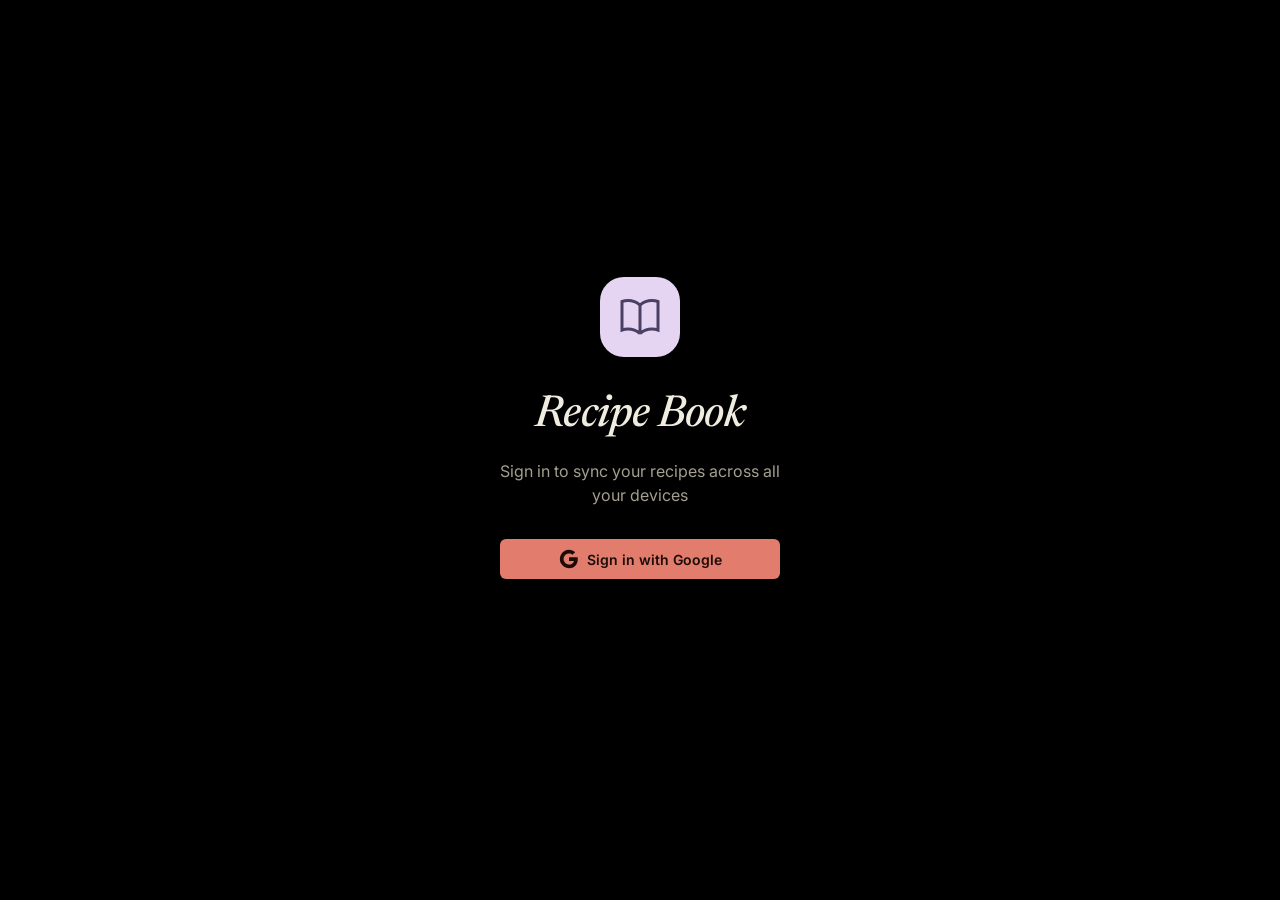
==== index.html @ 206e10cb "Daily rotation for Tonight's pick Uses today's YYYYMMDD date as a seed to index into the full recipe" ====
<!DOCTYPE html>
<html lang="en">
<head>
    <meta charset="UTF-8">
    <meta name="viewport" content="width=device-width, initial-scale=1.0">
    <meta http-equiv="Cache-Control" content="no-cache, no-store, must-revalidate">
    <meta http-equiv="Pragma" content="no-cache">
    <meta http-equiv="Expires" content="0">
    <title>Recipe Book</title>

    <!-- Icons & PWA -->
    <link rel="icon" type="image/x-icon" href="icons/favicon.ico">
    <link rel="icon" type="image/png" sizes="16x16" href="icons/favicon-16.png">
    <link rel="icon" type="image/png" sizes="32x32" href="icons/favicon-32.png">
    <link rel="apple-touch-icon" sizes="180x180" href="icons/apple-touch-icon.png">
    <link rel="manifest" href="manifest.json">
    <meta name="theme-color" content="#0d0d0d">
    <meta name="apple-mobile-web-app-capable" content="yes">
    <meta name="apple-mobile-web-app-status-bar-style" content="black-translucent">
    <meta name="apple-mobile-web-app-title" content="Recipe Book">

    <script>
        // Force reload when a new version is deployed, even if HTML is cached
        (function() {
            var VERSION = '20260531a';
            if (localStorage.getItem('rbVersion') !== VERSION) {
                localStorage.setItem('rbVersion', VERSION);
                if (!location.search.includes(VERSION)) {
                    location.replace(location.pathname + '?bust=' + VERSION);
                }
            }
        })();
    </script>
    <link rel="stylesheet" href="style.css?v=20260531a">
    <link rel="preconnect" href="https://fonts.googleapis.com">
    <link rel="preconnect" href="https://fonts.gstatic.com" crossorigin>
    <link href="https://fonts.googleapis.com/css2?family=Inter:wght@400;500;600;700;800&family=Newsreader:ital,opsz,wght@0,6..72,400;0,6..72,500;0,6..72,600;1,6..72,400;1,6..72,500&display=swap" rel="stylesheet">
</head>
<body>
    <!-- Login Screen -->
    <div class="login-screen" id="loginScreen">
        <div class="login-container">
            <div class="login-logo">
                <svg width="48" height="48" viewBox="0 0 24 24" fill="none" stroke="currentColor" stroke-width="1.5">
                    <path d="M12 6.042A8.967 8.967 0 006 3.75c-1.052 0-2.062.18-3 .512v14.25A8.987 8.987 0 016 18c2.305 0 4.408.867 6 2.292m0-14.25a8.966 8.966 0 016-2.292c1.052 0 2.062.18 3 .512v14.25A8.987 8.987 0 0018 18a8.967 8.967 0 00-6 2.292m0-14.25v14.25"></path>
                </svg>
            </div>
            <h1 class="login-title">Recipe Book</h1>
            <p class="login-subtitle">Sign in to sync your recipes across all your devices</p>
            <button class="btn btn-primary btn-login" id="loginGoogleBtn">
                <svg width="20" height="20" viewBox="0 0 24 24">
                    <path fill="currentColor" d="M22.56 12.25c0-.78-.07-1.53-.2-2.25H12v4.26h5.92c-.26 1.37-1.04 2.53-2.21 3.31v2.77h3.57c2.08-1.92 3.28-4.74 3.28-8.09z"/>
                    <path fill="currentColor" d="M12 23c2.97 0 5.46-.98 7.28-2.66l-3.57-2.77c-.98.66-2.23 1.06-3.71 1.06-2.86 0-5.29-1.93-6.16-4.53H2.18v2.84C3.99 20.53 7.7 23 12 23z"/>
                    <path fill="currentColor" d="M5.84 14.09c-.22-.66-.35-1.36-.35-2.09s.13-1.43.35-2.09V7.07H2.18C1.43 8.55 1 10.22 1 12s.43 3.45 1.18 4.93l2.85-2.22.81-.62z"/>
                    <path fill="currentColor" d="M12 5.38c1.62 0 3.06.56 4.21 1.64l3.15-3.15C17.45 2.09 14.97 1 12 1 7.7 1 3.99 3.47 2.18 7.07l3.66 2.84c.87-2.6 3.3-4.53 6.16-4.53z"/>
                </svg>
                Sign in with Google
            </button>
            <p class="login-hint" id="loginHint"></p>
        </div>
    </div>

    <div class="app" id="app" style="display: none;">
        <!-- Editorial side menu drawer (primary nav) -->
        <div class="rb-drawer-root" id="rbDrawerRoot">
            <div class="rb-drawer-scrim" id="rbDrawerScrim"></div>
            <aside class="rb-drawer" id="rbDrawer">
                <div class="rb-drawer-top">
                    <div class="rb-drawer-brand">
                        <span class="rb-wordmark">Recipe Book</span>
                        <span class="rb-word-dot"></span>
                    </div>
                    <button class="rb-drawer-close rb-press" id="rbDrawerClose" aria-label="Close">
                        <svg viewBox="0 0 24 24" fill="none" stroke="currentColor" stroke-width="2"
                             stroke-linecap="round" stroke-linejoin="round" width="20" height="20">
                            <path d="M18 6L6 18M6 6l12 12"></path>
                        </svg>
                    </button>
                </div>

                <div class="rb-drawer-scroll">
                    <div class="rb-menu-group">
                        <button class="rb-menu-row rb-press accent" id="rbDrawerAdd">
                            <span class="rb-menu-ic">
                                <svg viewBox="0 0 24 24" fill="none" stroke="currentColor" stroke-width="1.8"
                                     stroke-linecap="round" stroke-linejoin="round" width="19" height="19">
                                    <path d="M12 5v14M5 12h14"></path>
                                </svg>
                            </span>
                            <span class="rb-menu-label">Add a recipe
                                <span class="rb-menu-sub">Scan, link, paste or type</span>
                            </span>
                            <svg viewBox="0 0 24 24" fill="none" stroke="currentColor" stroke-width="2"
                                 stroke-linecap="round" stroke-linejoin="round" width="16" height="16" style="opacity:.5">
                                <path d="M9 5l7 7-7 7"></path>
                            </svg>
                        </button>
                        <button class="rb-menu-row rb-press" id="rbDrawerAll">
                            <span class="rb-menu-ic">
                                <svg viewBox="0 0 24 24" fill="none" stroke="currentColor" stroke-width="1.8"
                                     stroke-linecap="round" stroke-linejoin="round" width="19" height="19">
                                    <path d="M4 5a2 2 0 0 1 2-2h13v16H6a2 2 0 0 0-2 2zM6 19h13"></path>
                                </svg>
                            </span>
                            <span class="rb-menu-label">All recipes</span>
                            <span class="rb-menu-count" id="rbDrawerAllCount">0</span>
                        </button>
                        <button class="rb-menu-row rb-press" id="rbDrawerFavs">
                            <span class="rb-menu-ic">
                                <svg viewBox="0 0 24 24" fill="none" stroke="currentColor" stroke-width="1.8"
                                     stroke-linecap="round" stroke-linejoin="round" width="19" height="19">
                                    <path d="M12 3.5l2.6 5.3 5.8.8-4.2 4.1 1 5.8-5.2-2.7-5.2 2.7 1-5.8L3.6 9.6l5.8-.8z"></path>
                                </svg>
                            </span>
                            <span class="rb-menu-label">Favorites</span>
                            <span class="rb-menu-count" id="rbDrawerFavCount">0</span>
                        </button>
                    </div>

                    <div class="rb-menu-head rb-menu-head-row">
                        <span>COLLECTIONS</span>
                        <button class="rb-menu-add rb-press" id="rbDrawerAddFolder" type="button" aria-label="New collection">
                            <svg viewBox="0 0 24 24" fill="none" stroke="currentColor" stroke-width="2"
                                 stroke-linecap="round" stroke-linejoin="round" width="14" height="14">
                                <path d="M12 5v14M5 12h14"></path>
                            </svg>
                            New
                        </button>
                    </div>
                    <div class="rb-menu-group" id="rbDrawerFolders"></div>

                    <div class="rb-menu-head">APP</div>
                    <div class="rb-menu-group">
                        <button class="rb-menu-row rb-press" id="rbDrawerSettings">
                            <span class="rb-menu-ic">
                                <svg viewBox="0 0 24 24" fill="none" stroke="currentColor" stroke-width="1.8"
                                     stroke-linecap="round" stroke-linejoin="round" width="19" height="19">
                                    <circle cx="12" cy="12" r="3"></circle>
                                    <path d="M19.4 15a1.65 1.65 0 0 0 .33 1.82l.06.06a2 2 0 1 1-2.83 2.83l-.06-.06a1.65 1.65 0 0 0-1.82-.33 1.65 1.65 0 0 0-1 1.51V21a2 2 0 0 1-4 0v-.09A1.65 1.65 0 0 0 9 19.4a1.65 1.65 0 0 0-1.82.33l-.06.06a2 2 0 1 1-2.83-2.83l.06-.06A1.65 1.65 0 0 0 4.6 15a1.65 1.65 0 0 0-1.51-1H3a2 2 0 0 1 0-4h.09A1.65 1.65 0 0 0 4.6 9a1.65 1.65 0 0 0-.33-1.82l-.06-.06a2 2 0 1 1 2.83-2.83l.06.06A1.65 1.65 0 0 0 9 4.6a1.65 1.65 0 0 0 1-1.51V3a2 2 0 0 1 4 0v.09A1.65 1.65 0 0 0 15 4.6a1.65 1.65 0 0 0 1.82-.33l.06-.06a2 2 0 1 1 2.83 2.83l-.06.06A1.65 1.65 0 0 0 19.4 9c.36 0 .77.1 1.06.4"></path>
                                </svg>
                            </span>
                            <span class="rb-menu-label">Settings
                                <span class="rb-menu-sub">API key · Nook connection</span>
                            </span>
                        </button>
                        <button class="rb-menu-row rb-press" id="rbDrawerBackup">
                            <span class="rb-menu-ic">
                                <svg viewBox="0 0 24 24" fill="none" stroke="currentColor" stroke-width="1.8"
                                     stroke-linecap="round" stroke-linejoin="round" width="19" height="19">
                                    <path d="M21 15v4a2 2 0 0 1-2 2H5a2 2 0 0 1-2-2v-4M7 10l5 5 5-5M12 15V3"></path>
                                </svg>
                            </span>
                            <span class="rb-menu-label">Backup
                                <span class="rb-menu-sub">Export or import recipes</span>
                            </span>
                        </button>
                        <button class="rb-menu-row rb-press" id="rbDrawerTheme">
                            <span class="rb-menu-ic">
                                <svg viewBox="0 0 24 24" fill="none" stroke="currentColor" stroke-width="1.8"
                                     stroke-linecap="round" stroke-linejoin="round" width="19" height="19">
                                    <circle cx="12" cy="12" r="4"></circle>
                                    <path d="M12 2v2M12 20v2M4 12H2M22 12h-2M5.6 5.6 4.2 4.2M19.8 19.8l-1.4-1.4M18.4 5.6l1.4-1.4M4.2 19.8l1.4-1.4"></path>
                                </svg>
                            </span>
                            <span class="rb-menu-label">Theme</span>
                            <span class="rb-menu-count" id="rbDrawerThemeName" style="text-transform:capitalize">editorial</span>
                        </button>
                    </div>

                    <div style="height:16px"></div>
                </div>

                <div class="rb-drawer-foot">
                    <span class="rb-sync-dot"></span>
                    <span id="rbDrawerSyncLabel">Synced · just now</span>
                </div>
            </aside>
        </div>

        <!-- Sidebar (desktop only) -->
        <aside class="sidebar" id="sidebar">
            <!-- Profile section -->
            <div class="profile-section" id="profileSection">
                <button class="profile-btn" id="profileBtn">
                    <div class="profile-avatar" id="profileAvatar">
                        <svg viewBox="0 0 24 24" fill="none" stroke="currentColor" stroke-width="2">
                            <path d="M20 21v-2a4 4 0 0 0-4-4H8a4 4 0 0 0-4 4v2"></path>
                            <circle cx="12" cy="7" r="4"></circle>
                        </svg>
                    </div>
                    <span class="profile-name" id="profileName">Sign In</span>
                    <svg class="profile-chevron" viewBox="0 0 24 24" fill="none" stroke="currentColor" stroke-width="2">
                        <polyline points="6 9 12 15 18 9"></polyline>
                    </svg>
                </button>
            </div>

            <div class="sidebar-header">
                <h1>Recipe Book</h1>
                <button class="btn-icon" id="toggleTheme" title="Toggle theme">
                    <svg class="icon-sun" viewBox="0 0 24 24" fill="none" stroke="currentColor" stroke-width="2">
                        <circle cx="12" cy="12" r="5"></circle>
                        <path d="M12 1v2M12 21v2M4.22 4.22l1.42 1.42M18.36 18.36l1.42 1.42M1 12h2M21 12h2M4.22 19.78l1.42-1.42M18.36 5.64l1.42-1.42"></path>
                    </svg>
                    <svg class="icon-moon" viewBox="0 0 24 24" fill="none" stroke="currentColor" stroke-width="2">
                        <path d="M21 12.79A9 9 0 1 1 11.21 3 7 7 0 0 0 21 12.79z"></path>
                    </svg>
                </button>
            </div>

            <!-- Scrollable sidebar content -->
            <div class="sidebar-scrollable" id="sidebarScrollable">
                <div class="sidebar-actions">
                    <button class="btn btn-primary" id="addRecipeBtn">
                        <svg viewBox="0 0 24 24" fill="none" stroke="currentColor" stroke-width="2">
                            <path d="M12 5v14M5 12h14"></path>
                        </svg>
                        Add Recipe
                    </button>
                </div>

                <div class="search-box">
                    <svg viewBox="0 0 24 24" fill="none" stroke="currentColor" stroke-width="2">
                        <circle cx="11" cy="11" r="8"></circle>
                        <path d="M21 21l-4.35-4.35"></path>
                    </svg>
                    <input type="text" id="searchInput" placeholder="Search recipes...">
                </div>

                <!-- Folders section -->
                <div class="folders-section" id="foldersSection">
                    <div class="folders-header">
                        <span>Folders</span>
                        <button class="btn-icon btn-small" id="addFolderBtn" title="Add folder">
                            <svg viewBox="0 0 24 24" fill="none" stroke="currentColor" stroke-width="2">
                                <path d="M12 5v14M5 12h14"></path>
                            </svg>
                        </button>
                    </div>
                    <div class="folders-list" id="foldersList">
                        <button class="folder-item active" data-folder="all">
                            <svg viewBox="0 0 24 24" fill="none" stroke="currentColor" stroke-width="2">
                                <path d="M3 9l9-7 9 7v11a2 2 0 0 1-2 2H5a2 2 0 0 1-2-2z"></path>
                                <polyline points="9 22 9 12 15 12 15 22"></polyline>
                            </svg>
                            All Recipes
                        </button>
                    </div>
                </div>

                <nav class="recipe-list" id="recipeList">
                    <!-- Recipe items will be inserted here -->
                </nav>
            </div>

            <div class="sync-status" id="syncStatus">
                <span class="sync-status-dot"></span>
                <span class="sync-status-text">Connecting...</span>
            </div>

            <div class="sidebar-footer">
                <div class="footer-buttons">
                    <button class="btn btn-secondary" id="syncBtn" title="Export/Import">
                        <svg viewBox="0 0 24 24" fill="none" stroke="currentColor" stroke-width="2">
                            <path d="M21 15v4a2 2 0 0 1-2 2H5a2 2 0 0 1-2-2v-4"></path>
                            <polyline points="7 10 12 15 17 10"></polyline>
                            <line x1="12" y1="15" x2="12" y2="3"></line>
                        </svg>
                        Backup
                    </button>
                    <button class="btn-icon" id="settingsBtn" title="Settings">
                        <svg viewBox="0 0 24 24" fill="none" stroke="currentColor" stroke-width="2">
                            <path d="M12 15a3 3 0 1 0 0-6 3 3 0 0 0 0 6Z"></path>
                            <path d="M19.4 15a1.65 1.65 0 0 0 .33 1.82l.06.06a2 2 0 0 1 0 2.83 2 2 0 0 1-2.83 0l-.06-.06a1.65 1.65 0 0 0-1.82-.33 1.65 1.65 0 0 0-1 1.51V21a2 2 0 0 1-2 2 2 2 0 0 1-2-2v-.09A1.65 1.65 0 0 0 9 19.4a1.65 1.65 0 0 0-1.82.33l-.06.06a2 2 0 0 1-2.83 0 2 2 0 0 1 0-2.83l.06-.06a1.65 1.65 0 0 0 .33-1.82 1.65 1.65 0 0 0-1.51-1H3a2 2 0 0 1-2-2 2 2 0 0 1 2-2h.09A1.65 1.65 0 0 0 4.6 9a1.65 1.65 0 0 0-.33-1.82l-.06-.06a2 2 0 0 1 0-2.83 2 2 0 0 1 2.83 0l.06.06a1.65 1.65 0 0 0 1.82.33H9a1.65 1.65 0 0 0 1-1.51V3a2 2 0 0 1 2-2 2 2 0 0 1 2 2v.09a1.65 1.65 0 0 0 1 1.51 1.65 1.65 0 0 0 1.82-.33l.06-.06a2 2 0 0 1 2.83 0 2 2 0 0 1 0 2.83l-.06.06a1.65 1.65 0 0 0-.33 1.82V9a1.65 1.65 0 0 0 1.51 1H21a2 2 0 0 1 2 2 2 2 0 0 1-2 2h-.09a1.65 1.65 0 0 0-1.51 1Z"></path>
                        </svg>
                    </button>
                </div>
            </div>
        </aside>

        <!-- Mobile header -->
        <header class="mobile-header" id="mobileHeader">
            <button class="btn-icon" id="menuBtn">
                <svg viewBox="0 0 24 24" fill="none" stroke="currentColor" stroke-width="2">
                    <path d="M3 12h18M3 6h18M3 18h18"></path>
                </svg>
            </button>
            <h1>Recipe Book</h1>
            <button class="btn-icon" id="mobileAddBtn">
                <svg viewBox="0 0 24 24" fill="none" stroke="currentColor" stroke-width="2">
                    <path d="M12 5v14M5 12h14"></path>
                </svg>
            </button>
        </header>

        <!-- Sticky recipe header (mobile) -->
        <header class="recipe-sticky-header" id="recipeStickyHeader">
            <button class="recipe-sticky-back" id="recipeStickyBack">
                <svg viewBox="0 0 24 24" fill="none" stroke="currentColor" stroke-width="2" width="20" height="20">
                    <path d="M19 12H5M12 19l-7-7 7-7"></path>
                </svg>
            </button>
            <span class="recipe-sticky-title" id="recipeStickyTitle"></span>
        </header>

        <!-- Main content -->
        <main class="main-content" id="mainContent">
            <!-- Recipe Grid (home view) -->
            <div class="recipe-home" id="recipeHome">

                <!-- Editorial top bar (sticky on phones; burger swaps to back arrow in a folder) -->
                <div class="rb-topbar rb-anim" id="rbTopbar" style="--d: 0ms">
                    <button class="rb-burger rb-press" id="homeMenuBtn" aria-label="Menu" data-nav="menu">
                        <svg class="rb-topbar-icon-menu" width="22" height="22" viewBox="0 0 24 24" fill="none" stroke="currentColor" stroke-width="1.8" stroke-linecap="round" stroke-linejoin="round">
                            <path d="M3 6h18M3 12h18M3 18h18"></path>
                        </svg>
                        <svg class="rb-topbar-icon-back" width="22" height="22" viewBox="0 0 24 24" fill="none" stroke="currentColor" stroke-width="2" stroke-linecap="round" stroke-linejoin="round">
                            <path d="M19 12H5M12 19l-7-7 7-7"></path>
                        </svg>
                    </button>
                    <span class="rb-topbar-wordmark" id="rbTopbarWordmark">
                        <span class="rb-wordmark">Recipe Book</span>
                        <span class="rb-word-dot"></span>
                    </span>
                    <span class="rb-spacer"></span>
                    <button class="rb-avatar rb-press" id="homeAvatarBtn" title="Profile">N</button>
                </div>

                <!-- Big masthead -->
                <header class="rb-head rb-anim" style="--d: 60ms">
                    <h1 class="rb-app-title">Recipe Book<span class="rb-title-dot">.</span></h1>
                </header>
                <div class="rb-touched rb-anim" style="--d: 100ms">
                    <span id="homeTitle">Your kitchen</span>
                    <span id="homeRecipeCount">0 recipes</span>
                </div>

                <!-- Search pill (kept the input id so app.js still wires) -->
                <div class="home-header" style="padding: 0 20px 22px; margin: 0;">
                    <div class="home-search rb-anim" style="--d: 140ms">
                        <svg viewBox="0 0 24 24" fill="none" stroke="currentColor" stroke-width="2">
                            <circle cx="11" cy="11" r="8"></circle>
                            <path d="M21 21l-4.35-4.35"></path>
                        </svg>
                        <input type="text" id="homeSearchInput" placeholder="Search recipes…">
                    </div>
                </div>

                <!-- + NEW recipe band -->
                <button class="rb-new-band rb-press rb-anim" style="--d: 180ms" id="rbNewRecipeBtn">
                    <span class="rb-new-label">+ NEW</span>
                    <span class="rb-new-title">Add a recipe<span class="rb-title-dot">.</span></span>
                    <span class="rb-new-sub">Scan · paste a link · type it in</span>
                </button>

                <!-- Editorial home sections — populated by renderHomeView() in app.js -->
                <section class="rb-sec rb-anim" style="--d: 210ms" id="rbHeroSec" hidden></section>
                <section class="rb-sec rb-anim" style="--d: 270ms" id="rbFavSec" hidden></section>
                <section class="rb-sec rb-anim" style="--d: 330ms" id="rbFoldersSec" hidden></section>
                <section class="rb-sec rb-anim" style="--d: 390ms" id="rbRecentSec" hidden></section>
                <div class="rb-foot" id="rbHomeFoot" hidden></div>

                <!-- Legacy grid kept hidden so any lingering references don't crash -->
                <div class="recipe-grid" id="recipeGrid" hidden></div>
            </div>

            <div class="empty-state" id="emptyState" style="display: none;">
                <svg viewBox="0 0 24 24" fill="none" stroke="currentColor" stroke-width="1.5">
                    <path d="M12 6.042A8.967 8.967 0 006 3.75c-1.052 0-2.062.18-3 .512v14.25A8.987 8.987 0 016 18c2.305 0 4.408.867 6 2.292m0-14.25a8.966 8.966 0 016-2.292c1.052 0 2.062.18 3 .512v14.25A8.987 8.987 0 0018 18a8.967 8.967 0 00-6 2.292m0-14.25v14.25"></path>
                </svg>
                <h2>No recipes yet</h2>
                <p>Add your first recipe to get started</p>
                <button class="btn btn-primary" id="emptyAddBtn">Add Recipe</button>
            </div>

            <article class="rb-detail" id="recipeDetail" style="display: none;">
                <div class="rb-detail-scroll" id="rbDetailScroll">
                <!-- Sticky topbar inside the detail scroll container -->
                <div class="rb-topbar rb-topbar-detail" id="rbTopbarDetail">
                    <button class="rb-burger rb-press" id="detailBackBtn" data-nav="back" aria-label="Back">
                        <svg class="rb-topbar-icon-back" width="22" height="22" viewBox="0 0 24 24" fill="none" stroke="currentColor" stroke-width="2" stroke-linecap="round" stroke-linejoin="round">
                            <path d="M19 12H5M12 19l-7-7 7-7"></path>
                        </svg>
                    </button>
                    <span class="rb-topbar-wordmark" id="rbTopbarDetailWordmark">
                        <span class="rb-wordmark" id="rbTopbarDetailLabel">Recipe Book</span>
                        <span class="rb-word-dot"></span>
                    </span>
                    <span class="rb-spacer"></span>
                    <button class="rb-avatar rb-press" id="detailAvatarBtn" title="Profile">N</button>
                </div>
                    <!-- Hero header — generated tile or photo + floating back -->
                    <div class="rb-d-hero" id="recipeImageWrap">
                        <img id="recipeImage" class="rb-d-hero-bg rb-d-hero-img" src="" alt=""
                             onerror="this.style.display='none'">
                        <div class="rb-d-hero-tile" id="recipeHeroTile"></div>
                        <button class="rb-back rb-press" id="backToGridBtn" aria-label="Back">
                            <svg viewBox="0 0 24 24" fill="none" stroke="currentColor" stroke-width="2.2"
                                 stroke-linecap="round" stroke-linejoin="round" width="20" height="20">
                                <path d="M19 12H5M12 19l-7-7 7-7"></path>
                            </svg>
                        </button>
                        <div class="rb-d-hero-text">
                            <span class="rb-d-folder" id="recipeFolderKicker" hidden></span>
                            <h1 class="rb-d-title" id="recipeTitle"></h1>
                            <a href="#" id="recipeSource" class="rb-d-source" target="_blank" rel="noopener"></a>
                        </div>
                    </div>

                    <!-- Action toolbar -->
                    <div class="rb-actions">
                        <div class="rb-folder-wrap" id="folderPickerWrap">
                            <button class="rb-act-btn rb-press" id="folderPickerBtn" title="Move to collection" aria-label="Move to collection">
                                <svg viewBox="0 0 24 24" fill="none" stroke="currentColor" stroke-width="2"
                                     stroke-linecap="round" stroke-linejoin="round" width="19" height="19">
                                    <path d="M22 19a2 2 0 0 1-2 2H4a2 2 0 0 1-2-2V5a2 2 0 0 1 2-2h5l2 3h9a2 2 0 0 1 2 2z"></path>
                                </svg>
                            </button>
                            <div class="rb-folder-menu" id="folderPickerDropdown" hidden></div>
                        </div>
                        <button class="rb-act-btn rb-press" id="favoriteBtn" title="Favorite" aria-label="Favorite">
                            <svg viewBox="0 0 24 24" fill="none" stroke="currentColor" stroke-width="2"
                                 stroke-linecap="round" stroke-linejoin="round" width="19" height="19">
                                <path d="M12 3.5l2.6 5.3 5.8.8-4.2 4.1 1 5.8-5.2-2.7-5.2 2.7 1-5.8L3.6 9.6l5.8-.8z"></path>
                            </svg>
                        </button>
                        <button class="rb-act-btn rb-press" id="rescanRecipeBtn" title="Re-scan with AI" aria-label="Re-scan with AI">
                            <svg viewBox="0 0 24 24" fill="none" stroke="currentColor" stroke-width="2"
                                 stroke-linecap="round" stroke-linejoin="round" width="19" height="19">
                                <path d="M1 4v6h6M3.5 15a9 9 0 1 0 .5-3.8L1 10"></path>
                            </svg>
                        </button>
                        <button class="rb-act-btn rb-press" id="shareRecipeBtn" title="Share as PDF" aria-label="Share as PDF">
                            <svg viewBox="0 0 24 24" fill="none" stroke="currentColor" stroke-width="2"
                                 stroke-linecap="round" stroke-linejoin="round" width="19" height="19">
                                <path d="M4 12v8a2 2 0 0 0 2 2h12a2 2 0 0 0 2-2v-8M16 6l-4-4-4 4M12 2v13"></path>
                            </svg>
                        </button>
                        <button class="rb-act-btn rb-press" id="editRecipeBtn" title="Edit recipe" aria-label="Edit recipe">
                            <svg viewBox="0 0 24 24" fill="none" stroke="currentColor" stroke-width="2"
                                 stroke-linecap="round" stroke-linejoin="round" width="19" height="19">
                                <path d="M11 4H4a2 2 0 0 0-2 2v14a2 2 0 0 0 2 2h14a2 2 0 0 0 2-2v-7M18.5 2.5a2.12 2.12 0 0 1 3 3L12 15l-4 1 1-4z"></path>
                            </svg>
                        </button>
                        <button class="rb-act-btn rb-press" id="deleteRecipeBtn" title="Delete recipe" aria-label="Delete recipe">
                            <svg viewBox="0 0 24 24" fill="none" stroke="currentColor" stroke-width="2"
                                 stroke-linecap="round" stroke-linejoin="round" width="19" height="19">
                                <path d="M3 6h18M19 6v14a2 2 0 0 1-2 2H7a2 2 0 0 1-2-2V6m3 0V4a2 2 0 0 1 2-2h4a2 2 0 0 1 2 2v2"></path>
                            </svg>
                        </button>
                    </div>

                    <!-- Meta chips -->
                    <div class="rb-d-chips" id="recipeMeta">
                        <span class="rb-chip" id="servingsDisplay" hidden>
                            <svg viewBox="0 0 24 24" fill="none" stroke="currentColor" stroke-width="2"
                                 stroke-linecap="round" stroke-linejoin="round" width="15" height="15">
                                <path d="M16 20v-1.5a3.5 3.5 0 0 0-3.5-3.5h-5A3.5 3.5 0 0 0 4 18.5V20M10 4.8a3.2 3.2 0 1 0 0 6.4 3.2 3.2 0 0 0 0-6.4M19.5 20v-1.5a3.5 3.5 0 0 0-2.6-3.4"></path>
                            </svg>
                            <span id="servingsText"></span>
                        </span>
                        <span class="rb-chip" id="ingCountChip" hidden>
                            <svg viewBox="0 0 24 24" fill="none" stroke="currentColor" stroke-width="2"
                                 stroke-linecap="round" stroke-linejoin="round" width="15" height="15">
                                <path d="M4 5a2 2 0 0 1 2-2h13v16H6a2 2 0 0 0-2 2zM6 19h13"></path>
                            </svg>
                            <span id="ingCountText"></span>
                        </span>
                        <span class="rb-chip" id="folderChip" hidden>
                            <svg viewBox="0 0 24 24" fill="none" stroke="currentColor" stroke-width="2"
                                 stroke-linecap="round" stroke-linejoin="round" width="15" height="15">
                                <path d="M3 7a2 2 0 0 1 2-2h4l2 2.5h8a2 2 0 0 1 2 2V18a2 2 0 0 1-2 2H5a2 2 0 0 1-2-2z"></path>
                            </svg>
                            <span id="folderChipText"></span>
                        </span>
                    </div>

                    <button class="rb-cook-btn rb-press" id="cookingModeBtn" title="Keep screen on while cooking">
                        <svg viewBox="0 0 24 24" fill="none" stroke="currentColor" stroke-width="2"
                             stroke-linecap="round" stroke-linejoin="round" width="18" height="18">
                            <path d="M12 3.5a8.5 8.5 0 1 0 0 17 8.5 8.5 0 0 0 0-17zM12 7.5V12l3 2"></path>
                        </svg>
                        <span class="rb-cook-label">Start cooking mode</span>
                    </button>

                    <!-- Ingredients -->
                    <section class="rb-d-sec">
                        <div class="rb-d-sec-head">
                            <h3>Ingredients</h3>
                            <div class="rb-ing-actions">
                                <button class="rb-mini-btn rb-press" id="copyIngredientsBtn" title="Copy ingredients">
                                    <svg viewBox="0 0 24 24" fill="none" stroke="currentColor" stroke-width="2"
                                         stroke-linecap="round" stroke-linejoin="round" width="15" height="15">
                                        <path d="M9 9h13v13H9zM5 15H4a2 2 0 0 1-2-2V4a2 2 0 0 1 2-2h9a2 2 0 0 1 2 2v1"></path>
                                    </svg>
                                    <span class="copy-text" hidden>Copy</span>
                                </button>
                                <button class="rb-nook-btn rb-press" id="sendToNookBtn">
                                    <svg viewBox="0 0 24 24" fill="none" stroke="currentColor" stroke-width="2"
                                         stroke-linecap="round" stroke-linejoin="round" width="15" height="15">
                                        <path d="M1 2h3.5l2.4 12.2a1.8 1.8 0 0 0 1.8 1.5h9.3a1.8 1.8 0 0 0 1.8-1.4L22.5 7H6"></path>
                                        <circle cx="9" cy="20.6" r="1"></circle>
                                        <circle cx="19" cy="20.6" r="1"></circle>
                                    </svg>
                                    <span class="copy-text">Send to Nook</span>
                                </button>
                            </div>
                        </div>
                        <div class="rb-mult-row">
                            <div class="rb-mult">
                                <button class="rb-mult-btn multiplier-btn" data-mult="0.5">½×</button>
                                <button class="rb-mult-btn multiplier-btn active" data-mult="1">1×</button>
                                <button class="rb-mult-btn multiplier-btn" data-mult="2">2×</button>
                                <button class="rb-mult-btn multiplier-btn" data-mult="3">3×</button>
                            </div>
                            <button class="rb-reset" id="resetChecklistBtn" hidden>
                                <svg viewBox="0 0 24 24" fill="none" stroke="currentColor" stroke-width="2"
                                     stroke-linecap="round" stroke-linejoin="round" width="13" height="13">
                                    <path d="M1 4v6h6M3.5 15a9 9 0 1 0 .5-3.8L1 10"></path>
                                </svg>
                                Reset
                            </button>
                        </div>
                        <ul class="rb-ings" id="ingredientsList"></ul>
                    </section>

                    <!-- Method -->
                    <section class="rb-d-sec">
                        <div class="rb-d-sec-head"><h3>Method</h3></div>
                        <ol class="rb-steps" id="instructionsList"></ol>
                    </section>

                    <!-- Notes -->
                    <section class="rb-d-sec" id="notesSection" hidden>
                        <div class="rb-d-sec-head"><h3>Notes</h3></div>
                        <p class="rb-notes" id="recipeNotes"></p>
                    </section>

                    <div class="rb-foot rb-detail-foot">Swipe from the left edge to go back</div>
                </div>
            </article>
        </main>
    </div>

    <!-- Add Recipe Modal -->
    <div class="modal rb-modal" id="addModal">
        <div class="modal-backdrop" id="modalBackdrop"></div>
        <div class="modal-content">
            <div class="modal-header rb-modal-head">
                <div class="rb-modal-titles">
                    <div class="rb-screen-kicker">NEW RECIPE</div>
                    <h2 class="rb-screen-title" id="modalTitle">Add a recipe<span class="rb-title-dot">.</span></h2>
                </div>
                <button class="btn-icon" id="closeModalBtn">
                    <svg viewBox="0 0 24 24" fill="none" stroke="currentColor" stroke-width="2">
                        <path d="M18 6L6 18M6 6l12 12"></path>
                    </svg>
                </button>
            </div>

            <div class="modal-body">
                <!-- Input type tabs -->
                <div class="input-tabs">
                    <button class="tab" data-tab="camera">Camera</button>
                    <button class="tab active" data-tab="url">From URL</button>
                    <button class="tab" data-tab="paste">Paste</button>
                    <button class="tab" data-tab="text">Manual</button>
                    <button class="tab" data-tab="pdf">PDF Import</button>
                </div>

                <!-- Camera Input -->
                <div class="tab-content" id="cameraTab">
                    <div class="camera-container">
                        <div class="camera-preview" id="cameraPreview">
                            <div class="camera-placeholder" id="cameraPlaceholder">
                                <svg viewBox="0 0 24 24" fill="none" stroke="currentColor" stroke-width="1.5">
                                    <path d="M23 19a2 2 0 0 1-2 2H3a2 2 0 0 1-2-2V8a2 2 0 0 1 2-2h4l2-3h6l2 3h4a2 2 0 0 1 2 2z"></path>
                                    <circle cx="12" cy="13" r="4"></circle>
                                </svg>
                                <p>Take photos of your recipe</p>
                            </div>
                            <div class="captured-images" id="capturedImages"></div>
                        </div>
                        <div class="camera-controls">
                            <input type="file" id="cameraInput" accept="image/*" capture="environment" multiple style="display: none;">
                            <button class="btn btn-secondary btn-full" id="takePhotoBtn">
                                <svg viewBox="0 0 24 24" fill="none" stroke="currentColor" stroke-width="2" width="20" height="20">
                                    <path d="M23 19a2 2 0 0 1-2 2H3a2 2 0 0 1-2-2V8a2 2 0 0 1 2-2h4l2-3h6l2 3h4a2 2 0 0 1 2 2z"></path>
                                    <circle cx="12" cy="13" r="4"></circle>
                                </svg>
                                Take Photo
                            </button>
                            <button class="btn btn-secondary btn-full" id="addMorePhotosBtn" style="display: none;">
                                <svg viewBox="0 0 24 24" fill="none" stroke="currentColor" stroke-width="2" width="20" height="20">
                                    <path d="M12 5v14M5 12h14"></path>
                                </svg>
                                Add Another Page
                            </button>
                            <button class="btn btn-primary btn-full" id="processPhotosBtn" style="display: none;">
                                <span class="btn-text">Extract Recipe from Photos</span>
                                <span class="btn-loading" style="display: none;">
                                    <svg class="spinner" viewBox="0 0 24 24">
                                        <circle cx="12" cy="12" r="10" stroke="currentColor" stroke-width="3" fill="none" stroke-dasharray="31.4 31.4" stroke-linecap="round"></circle>
                                    </svg>
                                    Processing...
                                </span>
                            </button>
                            <button class="btn btn-secondary btn-full" id="clearPhotosBtn" style="display: none;">Clear Photos</button>
                        </div>
                        <p class="help-text" style="margin-top: 12px; text-align: center;">
                            Take one or more photos of a recipe. For recipes that span multiple pages, tap "Add Another Page" after each photo.
                        </p>
                    </div>
                </div>

                <!-- URL Input -->
                <div class="tab-content active" id="urlTab">
                    <div class="form-group">
                        <label for="recipeUrl">Recipe URL</label>
                        <input type="url" id="recipeUrl" placeholder="https://example.com/recipe">
                        <p class="help-text">Paste a link to any recipe page. We'll extract the recipe and convert to metric.</p>
                    </div>
                    <button class="btn btn-primary btn-full" id="fetchUrlBtn">
                        <span class="btn-text">Extract Recipe</span>
                        <span class="btn-loading" style="display: none;">
                            <svg class="spinner" viewBox="0 0 24 24">
                                <circle cx="12" cy="12" r="10" stroke="currentColor" stroke-width="3" fill="none" stroke-dasharray="31.4 31.4" stroke-linecap="round"></circle>
                            </svg>
                            Extracting...
                        </span>
                    </button>
                </div>

                <!-- Paste HTML Input -->
                <div class="tab-content" id="pasteTab">
                    <div class="form-group">
                        <label for="pasteSource">Source URL (optional)</label>
                        <input type="url" id="pasteSource" placeholder="https://example.com/recipe">
                    </div>
                    <div class="form-group">
                        <label for="pasteHtml">Page Content</label>
                        <textarea id="pasteHtml" rows="8" placeholder="Open the recipe page, press Cmd+A to select all, Cmd+C to copy, then paste here..."></textarea>
                        <p class="help-text">Copy the entire page content (Cmd+A, Cmd+C on the recipe page) and paste here. Works with any site!</p>
                    </div>
                    <button class="btn btn-primary btn-full" id="parseHtmlBtn">Extract Recipe</button>
                </div>

                <!-- Manual Input -->
                <div class="tab-content" id="textTab">
                    <div class="form-group">
                        <label for="manualTitle">Recipe Title</label>
                        <input type="text" id="manualTitle" placeholder="Chocolate Chip Cookies">
                    </div>
                    <div class="form-group">
                        <label for="manualServings">Servings</label>
                        <input type="text" id="manualServings" placeholder="4 people">
                    </div>
                    <div class="form-group">
                        <label for="manualIngredients">Ingredients</label>
                        <textarea id="manualIngredients" rows="6" placeholder="1 cup flour&#10;2 eggs&#10;1/2 cup sugar..."></textarea>
                        <p class="help-text">One ingredient per line. US measurements will be converted to metric.</p>
                    </div>
                    <div class="form-group">
                        <label for="manualInstructions">Instructions</label>
                        <textarea id="manualInstructions" rows="6" placeholder="1. Preheat oven to 350°F&#10;2. Mix dry ingredients..."></textarea>
                        <p class="help-text">One step per line, or numbered steps.</p>
                    </div>
                    <div class="form-group">
                        <label for="manualSource">Source URL (optional)</label>
                        <input type="url" id="manualSource" placeholder="https://...">
                    </div>
                    <div class="form-group">
                        <label for="manualNotes">Notes (optional)</label>
                        <textarea id="manualNotes" rows="3" placeholder="Any tips or modifications..."></textarea>
                    </div>
                    <div class="form-group">
                        <label for="manualFolder">Collection</label>
                        <select id="manualFolder">
                            <option value="">No folder</option>
                        </select>
                    </div>
                    <button class="btn btn-primary btn-full" id="saveManualBtn">Save Recipe</button>
                </div>

                <!-- PDF Bulk Import -->
                <div class="tab-content" id="pdfTab">
                    <div class="pdf-drop-zone" id="pdfDropZone">
                        <svg viewBox="0 0 24 24" fill="none" stroke="currentColor" stroke-width="1.5" width="40" height="40">
                            <path d="M9 12h6m-6 4h6m2 5H7a2 2 0 0 1-2-2V5a2 2 0 0 1 2-2h5.586a1 1 0 0 1 .707.293l5.414 5.414a1 1 0 0 1 .293.707V19a2 2 0 0 1-2 2z"/>
                        </svg>
                        <p class="pdf-drop-label">Drop PDF here or <span>click to browse</span></p>
                        <input type="file" id="pdfFileInput" accept=".pdf" style="display:none">
                    </div>

                    <div class="pdf-file-info" id="pdfFileInfo" style="display:none">
                        <svg viewBox="0 0 24 24" fill="none" stroke="currentColor" stroke-width="2" width="20" height="20">
                            <path d="M9 12h6m-6 4h6m2 5H7a2 2 0 0 1-2-2V5a2 2 0 0 1 2-2h5.586a1 1 0 0 1 .707.293l5.414 5.414a1 1 0 0 1 .293.707V19a2 2 0 0 1-2 2z"/>
                        </svg>
                        <span class="pdf-file-name" id="pdfFileName"></span>
                        <button class="btn-icon btn-small" id="pdfClearBtn" title="Remove file">
                            <svg viewBox="0 0 24 24" fill="none" stroke="currentColor" stroke-width="2" width="16" height="16">
                                <path d="M18 6L6 18M6 6l12 12"/>
                            </svg>
                        </button>
                    </div>

                    <div class="form-group" id="pdfFolderGroup" style="display:none; margin-top:12px">
                        <label for="pdfFolder">Add to folder (optional)</label>
                        <select id="pdfFolder">
                            <option value="">No folder</option>
                        </select>
                    </div>

                    <div class="pdf-progress" id="pdfProgress" style="display:none">
                        <div class="pdf-progress-bar">
                            <div class="pdf-progress-fill" id="pdfProgressFill"></div>
                        </div>
                        <p class="pdf-progress-text" id="pdfProgressText">Processing...</p>
                    </div>

                    <div class="pdf-results" id="pdfResults" style="display:none">
                        <p class="pdf-results-summary" id="pdfResultsSummary"></p>
                        <div class="pdf-recipe-preview" id="pdfRecipePreview"></div>
                    </div>

                    <p class="help-text" style="margin-top:12px">Upload a recipe book PDF — each recipe will be extracted individually. Works best with text-based PDFs. Requires a Claude API key.</p>

                    <button class="btn btn-primary btn-full" id="extractPdfBtn" style="display:none; margin-top:8px">Extract Recipes</button>
                    <button class="btn btn-secondary btn-full" id="importPdfBtn" style="display:none; margin-top:8px">Import All Recipes</button>
                </div>
            </div>
        </div>
    </div>

    <!-- Edit Recipe Modal -->
    <div class="modal" id="editModal">
        <div class="modal-backdrop" id="editModalBackdrop"></div>
        <div class="modal-content">
            <div class="modal-header">
                <h2>Edit Recipe</h2>
                <button class="btn-icon" id="closeEditModalBtn">
                    <svg viewBox="0 0 24 24" fill="none" stroke="currentColor" stroke-width="2">
                        <path d="M18 6L6 18M6 6l12 12"></path>
                    </svg>
                </button>
            </div>

            <div class="modal-body">
                <div class="form-group">
                    <label for="editTitle">Recipe Title</label>
                    <input type="text" id="editTitle">
                </div>
                <div class="form-group">
                    <label for="editServings">Servings</label>
                    <input type="text" id="editServings" placeholder="4 people">
                </div>
                <div class="form-group">
                    <label for="editIngredients">Ingredients</label>
                    <textarea id="editIngredients" rows="8"></textarea>
                </div>
                <div class="form-group">
                    <label for="editInstructions">Instructions</label>
                    <textarea id="editInstructions" rows="8"></textarea>
                </div>
                <div class="form-group">
                    <label for="editSource">Source URL</label>
                    <input type="url" id="editSource">
                </div>
                <div class="form-group">
                    <label for="editNotes">Notes</label>
                    <textarea id="editNotes" rows="3"></textarea>
                </div>
                <div class="form-group">
                    <label for="editFolder">Collection</label>
                    <select id="editFolder">
                        <option value="">No folder</option>
                    </select>
                </div>
                <button class="btn btn-primary btn-full" id="saveEditBtn">Save Changes</button>
            </div>
        </div>
    </div>

    <!-- Sync Modal -->
    <div class="modal" id="syncModal">
        <div class="modal-backdrop" id="syncModalBackdrop"></div>
        <div class="modal-content modal-small">
            <div class="modal-header">
                <h2>Sync Recipes</h2>
                <button class="btn-icon" id="closeSyncModalBtn">
                    <svg viewBox="0 0 24 24" fill="none" stroke="currentColor" stroke-width="2">
                        <path d="M18 6L6 18M6 6l12 12"></path>
                    </svg>
                </button>
            </div>

            <div class="modal-body sync-options">
                <p class="sync-info">Your recipes sync automatically across devices. Use backup to export/import manually.</p>

                <button class="btn btn-secondary btn-full" id="exportBtn">
                    <svg viewBox="0 0 24 24" fill="none" stroke="currentColor" stroke-width="2">
                        <path d="M21 15v4a2 2 0 0 1-2 2H5a2 2 0 0 1-2-2v-4"></path>
                        <polyline points="7 10 12 15 17 10"></polyline>
                        <line x1="12" y1="15" x2="12" y2="3"></line>
                    </svg>
                    Save to File
                </button>

                <button class="btn btn-secondary btn-full" id="importBtn">
                    <svg viewBox="0 0 24 24" fill="none" stroke="currentColor" stroke-width="2">
                        <path d="M21 15v4a2 2 0 0 1-2 2H5a2 2 0 0 1-2-2v-4"></path>
                        <polyline points="17 8 12 3 7 8"></polyline>
                        <line x1="12" y1="3" x2="12" y2="15"></line>
                    </svg>
                    Load from File
                </button>

                <input type="file" id="importFile" accept=".json" style="display: none;">

                <p class="sync-tip">Tip: Save to your iCloud Drive folder for automatic sync across devices.</p>
            </div>
        </div>
    </div>

    <!-- Send to Nook — full-screen editorial flow -->
    <div class="rb-screen-overlay" id="sendToNookModal">
        <div class="rb-detail">
            <div class="rb-detail-scroll rb-screen-scroll">
                <header class="rb-screen-head">
                    <button class="rb-back rb-back-solid rb-press" id="closeSendToNookBtn" aria-label="Back">
                        <svg viewBox="0 0 24 24" fill="none" stroke="currentColor" stroke-width="2.2"
                             stroke-linecap="round" stroke-linejoin="round" width="20" height="20">
                            <path d="M19 12H5M12 19l-7-7 7-7"></path>
                        </svg>
                    </button>
                    <div class="rb-screen-kicker">SHOPPING LIST</div>
                    <h1 class="rb-screen-title">Send to Nook<span class="rb-title-dot">.</span></h1>
                </header>

                <div class="rb-nook-ctx">
                    From <em id="sendToNookSource">this recipe</em> · items land in your <span class="rb-nook-dest">Groceries</span> list
                </div>

                <div class="rb-nook-control">
                    <span class="rb-nook-count" id="sendToNookCount">0 of 0 selected</span>
                    <button class="rb-nook-all rb-press" id="sendToNookSelectAll" type="button">Select none</button>
                </div>

                <ul class="rb-nook-list" id="sendToNookList"></ul>
                <div id="sendToNookStatus" class="rb-nook-status"></div>
                <div style="height:120px"></div>
            </div>

            <div class="rb-send-bar">
                <button class="rb-send-btn rb-press" id="confirmSendToNookBtn">
                    <span class="rb-send-label">Send 0 items</span>
                    <svg class="rb-send-chev" viewBox="0 0 24 24" fill="none" stroke="currentColor" stroke-width="2.4"
                         stroke-linecap="round" stroke-linejoin="round" width="17" height="17">
                        <path d="M9 5l7 7-7 7"></path>
                    </svg>
                </button>
            </div>
        </div>
        <!-- legacy element kept hidden for any historic references -->
        <button id="cancelSendToNookBtn" hidden></button>
        <div id="sendToNookBackdrop" hidden></div>
        <div id="sendToNookSelectAllRow" hidden></div>
    </div>

    <!-- Settings Modal -->
    <div class="modal rb-modal" id="settingsModal">
        <div class="modal-backdrop" id="settingsModalBackdrop"></div>
        <div class="modal-content modal-small">
            <div class="modal-header rb-modal-head">
                <div class="rb-modal-titles">
                    <div class="rb-screen-kicker">PREFERENCES</div>
                    <h2 class="rb-screen-title">Settings<span class="rb-title-dot">.</span></h2>
                </div>
                <button class="btn-icon" id="closeSettingsModalBtn">
                    <svg viewBox="0 0 24 24" fill="none" stroke="currentColor" stroke-width="2">
                        <path d="M18 6L6 18M6 6l12 12"></path>
                    </svg>
                </button>
            </div>

            <div class="modal-body">
                <!-- Account section: who you're signed in as + sign out -->
                <div class="rb-settings-account" id="settingsAccount" hidden>
                    <div class="rb-settings-account-row">
                        <div class="rb-settings-account-av" id="settingsAccountAv">
                            <span id="settingsAccountInitial">N</span>
                        </div>
                        <div class="rb-settings-account-meta">
                            <div class="rb-settings-account-name" id="settingsAccountName">—</div>
                            <div class="rb-settings-account-mail" id="settingsAccountMail">—</div>
                        </div>
                        <button class="btn btn-secondary btn-small" id="settingsSignOutBtn">Sign out</button>
                    </div>
                </div>

                <div class="form-group">
                    <label for="apiKeyInput">Claude API Key</label>
                    <input type="password" id="apiKeyInput" placeholder="sk-ant-api03-...">
                    <p class="help-text">
                        Get your key at <a href="https://console.anthropic.com/settings/keys" target="_blank">console.anthropic.com</a><br>
                        <strong>Important:</strong> You must enable "Allow browser access" when creating the key.
                    </p>
                </div>

                <hr style="border:none;border-top:1px solid var(--border);margin:20px 0;">

                <div class="form-group">
                    <label for="nookUrlInput">Nook URL</label>
                    <input type="url" id="nookUrlInput" placeholder="https://couple-app-taupe.vercel.app">
                    <p class="help-text">Base URL of your Nook app — no trailing slash.</p>
                </div>
                <div class="form-group">
                    <label for="nookTokenInput">Nook Token</label>
                    <input type="password" id="nookTokenInput" placeholder="Long random string">
                    <p class="help-text">The <code>NOOK_SHOPPING_TOKEN</code> you set on Vercel.</p>
                </div>

                <div class="settings-buttons">
                    <button class="btn btn-primary" id="saveSettingsBtn">Save</button>
                    <button class="btn btn-secondary" id="testApiBtn">Test Connection</button>
                </div>

                <div class="api-status" id="apiStatus" style="margin-top: 16px; text-align: center;">
                    <!-- Status will be shown here -->
                </div>
            </div>
        </div>
    </div>

    <!-- Folder Modal -->
    <div class="modal" id="folderModal">
        <div class="modal-backdrop" id="folderModalBackdrop"></div>
        <div class="modal-content modal-small">
            <div class="modal-header">
                <h2 id="folderModalTitle">New collection</h2>
                <button class="btn-icon" id="closeFolderModalBtn">
                    <svg viewBox="0 0 24 24" fill="none" stroke="currentColor" stroke-width="2">
                        <path d="M18 6L6 18M6 6l12 12"></path>
                    </svg>
                </button>
            </div>
            <div class="modal-body">
                <div class="form-group">
                    <label for="folderNameInput">Collection name</label>
                    <input type="text" id="folderNameInput" placeholder="e.g. Desserts, Main Courses...">
                </div>
                <button class="btn btn-primary btn-full" id="saveFolderBtn">Save collection</button>
                <button class="btn btn-danger btn-full" id="deleteFolderBtn" style="display: none; margin-top: 8px;">Delete collection</button>
            </div>
        </div>
    </div>

    <!-- Profile Modal -->
    <div class="modal" id="profileModal">
        <div class="modal-backdrop" id="profileModalBackdrop"></div>
        <div class="modal-content modal-small">
            <div class="modal-header">
                <h2>Profile</h2>
                <button class="btn-icon" id="closeProfileModalBtn">
                    <svg viewBox="0 0 24 24" fill="none" stroke="currentColor" stroke-width="2">
                        <path d="M18 6L6 18M6 6l12 12"></path>
                    </svg>
                </button>
            </div>
            <div class="modal-body">
                <!-- Not signed in state -->
                <div id="signedOutState">
                    <p class="sync-info">Sign in to sync your recipes across devices and keep them private to your account.</p>
                    <button class="btn btn-primary btn-full" id="googleSignInBtn">
                        <svg viewBox="0 0 24 24" width="18" height="18" style="margin-right: 8px;">
                            <path fill="currentColor" d="M22.56 12.25c0-.78-.07-1.53-.2-2.25H12v4.26h5.92c-.26 1.37-1.04 2.53-2.21 3.31v2.77h3.57c2.08-1.92 3.28-4.74 3.28-8.09z"/>
                            <path fill="currentColor" d="M12 23c2.97 0 5.46-.98 7.28-2.66l-3.57-2.77c-.98.66-2.23 1.06-3.71 1.06-2.86 0-5.29-1.93-6.16-4.53H2.18v2.84C3.99 20.53 7.7 23 12 23z"/>
                            <path fill="currentColor" d="M5.84 14.09c-.22-.66-.35-1.36-.35-2.09s.13-1.43.35-2.09V7.07H2.18C1.43 8.55 1 10.22 1 12s.43 3.45 1.18 4.93l2.85-2.22.81-.62z"/>
                            <path fill="currentColor" d="M12 5.38c1.62 0 3.06.56 4.21 1.64l3.15-3.15C17.45 2.09 14.97 1 12 1 7.7 1 3.99 3.47 2.18 7.07l3.66 2.84c.87-2.6 3.3-4.53 6.16-4.53z"/>
                        </svg>
                        Sign in with Google
                    </button>
                </div>
                <!-- Signed in state -->
                <div id="signedInState" style="display: none;">
                    <div class="profile-info">
                        <img id="profileModalAvatar" class="profile-modal-avatar" src="" alt="Profile">
                        <div class="profile-details">
                            <div class="profile-modal-name" id="profileModalName"></div>
                            <div class="profile-modal-email" id="profileModalEmail"></div>
                        </div>
                    </div>
                    <button class="btn btn-secondary btn-full" id="signOutBtn">Sign Out</button>
                </div>
            </div>
        </div>
    </div>

    <!-- Toast notifications -->
    <div class="toast-container" id="toastContainer"></div>

    <!-- Firebase SDK -->
    <script type="module">
        import { initializeApp } from "https://www.gstatic.com/firebasejs/10.8.0/firebase-app.js";
        import { getFirestore, collection, doc, setDoc, deleteDoc, onSnapshot, query, orderBy, where } from "https://www.gstatic.com/firebasejs/10.8.0/firebase-firestore.js";
        import { getAuth, signInWithPopup, GoogleAuthProvider, signOut, onAuthStateChanged } from "https://www.gstatic.com/firebasejs/10.8.0/firebase-auth.js";

        // Firebase configuration
        const firebaseConfig = {
            apiKey: "AIzaSyA2MxTgLgzze1G-ukr9HG5WzmsOa76OK_g",
            authDomain: "recipebook-323a6.firebaseapp.com",
            projectId: "recipebook-323a6",
            storageBucket: "recipebook-323a6.firebasestorage.app",
            messagingSenderId: "682711644168",
            appId: "1:682711644168:web:928464fbaa052ddb02b9bd"
        };

        try {
            // Initialize Firebase
            const app = initializeApp(firebaseConfig);
            const db = getFirestore(app);
            const auth = getAuth(app);
            const googleProvider = new GoogleAuthProvider();

            // Make Firebase available globally for app.js
            window.firebaseDb = db;
            window.firebaseAuth = auth;
            window.firebaseGoogleProvider = googleProvider;
            window.firebaseSignInWithPopup = signInWithPopup;
            window.firebaseSignOut = signOut;
            window.firebaseOnAuthStateChanged = onAuthStateChanged;
            window.firebaseCollection = collection;
            window.firebaseDoc = doc;
            window.firebaseSetDoc = setDoc;
            window.firebaseDeleteDoc = deleteDoc;
            window.firebaseOnSnapshot = onSnapshot;
            window.firebaseQuery = query;
            window.firebaseOrderBy = orderBy;
            window.firebaseWhere = where;

            console.log('Firebase initialized successfully');

            // Signal that Firebase is ready
            window.dispatchEvent(new Event('firebase-ready'));
        } catch (error) {
            console.error('Firebase initialization failed:', error);
            // App will continue in offline mode
        }
    </script>

    <!-- PDF.js for PDF text extraction -->
    <script src="https://cdnjs.cloudflare.com/ajax/libs/pdf.js/3.11.174/pdf.min.js"></script>
    <script src="app.js?v=20260531a"></script>
    <script>
        if ('serviceWorker' in navigator) {
            window.addEventListener('load', () => {
                navigator.serviceWorker.register('/recipebook/sw.js')
                    .then(reg => console.log('SW registered:', reg.scope))
                    .catch(err => console.log('SW failed:', err));
            });
        }
    </script>
</body>
</html>
---- style.css ----
/* ── Editorial design tokens — Nook-matching ────────────── */
:root {
    /* surfaces (AMOLED black, warm darks) */
    --bg-primary: #000000;
    --bg-secondary: #0c0b09;
    --bg-tertiary: #151310;
    --bg-hover: #1d1a14;

    /* ink (warm cream, not pure white) */
    --text-primary: #f1ece0;
    --text-secondary: #a59f90;
    --text-muted: #6f6a5e;
    --border-color: #211e18;
    --border2: #322d24;

    /* accents */
    --accent: #e27c6c;          /* coral */
    --accent-hover: #d36b5b;
    --accent-text: #1c0c08;
    --accent-ink: #1c0c08;
    --accent2: #bbe183;         /* sage */
    --accent2-ink: #16210a;
    --accent-dot: #c0564a;

    --danger: #f4a8a8;
    --danger-hover: #f28b8b;
    --success: #bbe183;

    /* pastel hues kept for tile fallback gradients */
    --pastel-pink: #ffd1dc;
    --pastel-lavender: #e6d5f2;
    --pastel-mint: #c5f0e3;
    --pastel-peach: #ffdab9;
    --pastel-sky: #bae1ff;

    --shadow: none;
    --shadow-lg: 0 14px 40px rgba(0,0,0,0.6);
    --radius: 6px;
    --radius-lg: 9px;
    --sidebar-width: 280px;
    --header-height: 56px;

    /* type */
    --font-body: 'Inter', -apple-system, BlinkMacSystemFont, system-ui, sans-serif;
    --font-display: 'Newsreader', Georgia, serif;
    --title-weight: 500;
    --title-ls: 0em;
    --kicker-ls: 0.2em;
    --kicker-tt: uppercase;
}

[data-theme="light"] {
    --bg-primary: #faf8f5;
    --bg-secondary: #fff9f5;
    --bg-tertiary: #f5f0eb;
    --bg-hover: #ede6df;
    --text-primary: #2d3142;
    --text-secondary: #5a5f72;
    --text-muted: #8e93a4;
    --border-color: #e8e2db;
    --accent: #7c9eb2;
    --accent-hover: #6889a0;
    --accent-text: #ffffff;
    --danger: #d4908a;
    --danger-hover: #c47a73;
    --success: #7fbf9b;
    --pastel-pink: #ffd1dc;
    --pastel-lavender: #e6d5f2;
    --pastel-mint: #c5f0e3;
    --pastel-peach: #ffdab9;
    --pastel-sky: #bae1ff;
    --shadow: 0 4px 6px -1px rgba(0, 0, 0, 0.06), 0 2px 4px -2px rgba(0, 0, 0, 0.04);
    --shadow-lg: 0 10px 15px -3px rgba(0, 0, 0, 0.08), 0 4px 6px -4px rgba(0, 0, 0, 0.06);
}

/* Login Screen */
.login-screen {
    position: fixed;
    top: 0;
    right: 0;
    bottom: 0;
    left: 0;
    width: 100%;
    height: 100%;
    display: flex;
    align-items: center;
    justify-content: center;
    background: var(--bg-primary);
    z-index: 1000;
}

.login-container {
    display: flex;
    flex-direction: column;
    align-items: center;
    text-align: center;
    padding: 48px;
    max-width: 400px;
    width: 100%;
    box-sizing: border-box;
}

.login-logo {
    width: 80px;
    height: 80px;
    min-width: 80px;
    min-height: 80px;
    max-width: 80px;
    max-height: 80px;
    margin-bottom: 24px;
    background: var(--pastel-lavender);
    border-radius: 24px;
    display: flex;
    align-items: center;
    justify-content: center;
    flex-shrink: 0;
}

.login-logo svg {
    width: 48px;
    height: 48px;
    min-width: 48px;
    min-height: 48px;
    max-width: 48px;
    max-height: 48px;
    color: #4a4063;
    flex-shrink: 0;
}

.login-title {
    font-size: 2rem;
    font-weight: 700;
    margin: 0 0 8px 0;
    color: var(--text-primary);
}

.login-subtitle {
    font-size: 1rem;
    color: var(--text-secondary);
    margin: 0 0 32px 0;
    line-height: 1.5;
}

.btn-login {
    display: inline-flex;
    align-items: center;
    justify-content: center;
    padding: 14px 32px;
    font-size: 1rem;
    gap: 12px;
    width: 100%;
    max-width: 280px;
    cursor: pointer;
    border: none;
    border-radius: var(--radius);
    background: var(--accent);
    color: var(--accent-text);
    font-weight: 600;
    font-family: inherit;
}

.btn-login:hover {
    background: var(--accent-hover);
}

.btn-login:disabled {
    opacity: 0.7;
    cursor: not-allowed;
}

.btn-login svg {
    flex-shrink: 0;
    width: 20px;
    height: 20px;
    min-width: 20px;
    min-height: 20px;
}

.login-hint {
    margin-top: 24px;
    font-size: 0.875rem;
    color: var(--text-muted);
    min-height: 20px;
}

.login-hint.error {
    color: var(--danger);
}

/* Reset */
*, *::before, *::after {
    box-sizing: border-box;
    margin: 0;
    padding: 0;
}

html {
    font-size: 16px;
    -webkit-font-smoothing: antialiased;
    -moz-osx-font-smoothing: grayscale;
}

body {
    font-family: 'Inter', -apple-system, BlinkMacSystemFont, 'Segoe UI', Roboto, sans-serif;
    background: #000000;
    background-color: #000000;
    color: var(--text-primary);
    line-height: 1.6;
    min-height: 100vh;
}

html {
    background: #000000;
    background-color: #000000;
}

/* App Layout */
.app {
    display: flex;
    min-height: 100vh;
    background: #000000;
}

/* Sidebar */
.sidebar {
    width: var(--sidebar-width);
    background: var(--bg-secondary);
    border-right: 1px solid var(--border-color);
    display: flex;
    flex-direction: column;
    position: fixed;
    left: 0;
    top: 0;
    bottom: 0;
    z-index: 100;
    transition: transform 0.3s ease;
}

.sidebar-scrollable {
    flex: 1;
    overflow-y: auto;
    overflow-x: hidden;
    -webkit-overflow-scrolling: touch;
}

/* Profile Section */
.profile-section {
    padding: 12px 16px;
    border-bottom: 1px solid var(--border-color);
}

.profile-btn {
    display: flex;
    align-items: center;
    gap: 10px;
    width: 100%;
    padding: 8px 12px;
    background: var(--bg-tertiary);
    border: none;
    border-radius: var(--radius);
    color: var(--text-primary);
    cursor: pointer;
    transition: background 0.15s ease;
}

.profile-btn:hover {
    background: var(--bg-hover);
}

.profile-avatar {
    width: 32px;
    height: 32px;
    border-radius: 50%;
    background: var(--pastel-lavender);
    display: flex;
    align-items: center;
    justify-content: center;
    overflow: hidden;
}

.profile-avatar svg {
    width: 18px;
    height: 18px;
    color: #4a4063;
}

.profile-avatar img {
    width: 100%;
    height: 100%;
    object-fit: cover;
}

.profile-name {
    flex: 1;
    text-align: left;
    font-size: 0.875rem;
    font-weight: 500;
    white-space: nowrap;
    overflow: hidden;
    text-overflow: ellipsis;
}

.profile-chevron {
    width: 16px;
    height: 16px;
    color: var(--text-muted);
}

/* Folders Section */
.folders-section {
    padding: 12px 16px;
    border-bottom: 1px solid var(--border-color);
}

.folders-header {
    display: flex;
    align-items: center;
    justify-content: space-between;
    margin-bottom: 8px;
    font-size: 0.75rem;
    font-weight: 600;
    text-transform: uppercase;
    letter-spacing: 0.05em;
    color: var(--text-muted);
}

.btn-small {
    width: 24px;
    height: 24px;
}

.btn-small svg {
    width: 14px;
    height: 14px;
}

.folders-list {
    display: flex;
    flex-direction: column;
    gap: 2px;
}

.folder-item {
    display: flex;
    align-items: center;
    gap: 8px;
    width: 100%;
    padding: 8px 12px;
    background: none;
    border: none;
    border-radius: var(--radius);
    color: var(--text-secondary);
    font-size: 0.875rem;
    cursor: pointer;
    transition: all 0.15s ease;
    text-align: left;
}

.folder-item:hover {
    background: var(--bg-hover);
    color: var(--text-primary);
}

.folder-item.active {
    background: var(--accent);
    color: var(--accent-text);
}

.folder-item svg {
    width: 16px;
    height: 16px;
    flex-shrink: 0;
}

.folder-item .folder-count {
    margin-left: auto;
    font-size: 0.75rem;
    opacity: 0.7;
}

/* Profile Modal */
.profile-info {
    display: flex;
    align-items: center;
    gap: 16px;
    padding: 16px;
    background: var(--bg-tertiary);
    border-radius: var(--radius);
    margin-bottom: 16px;
}

.profile-modal-avatar {
    width: 48px;
    height: 48px;
    border-radius: 50%;
    object-fit: cover;
}

.profile-details {
    flex: 1;
}

.profile-modal-name {
    font-weight: 600;
    font-size: 1rem;
}

.empty-folder {
    padding: 24px 16px;
    text-align: center;
    color: var(--text-muted);
    font-size: 0.875rem;
}

.profile-modal-email {
    font-size: 0.875rem;
    color: var(--text-muted);
}

.sidebar-header {
    display: flex;
    align-items: center;
    justify-content: space-between;
    padding: 16px 20px;
    border-bottom: 1px solid var(--border-color);
}

.sidebar-header h1 {
    font-size: 1.25rem;
    font-weight: 600;
}

.sidebar-actions {
    padding: 16px 20px;
}

.search-box {
    display: flex;
    align-items: center;
    gap: 8px;
    padding: 0 20px 16px;
}

.search-box svg {
    width: 18px;
    height: 18px;
    color: var(--text-muted);
    flex-shrink: 0;
}

.search-box input {
    flex: 1;
    background: var(--bg-tertiary);
    border: 1px solid var(--border-color);
    border-radius: var(--radius);
    padding: 8px 12px;
    color: var(--text-primary);
    font-size: 0.875rem;
}

.search-box input::placeholder {
    color: var(--text-muted);
}

.search-box input:focus {
    outline: none;
    border-color: var(--accent);
}

.recipe-list {
    padding: 0 12px 16px;
}

.recipe-item {
    display: block;
    width: 100%;
    text-align: left;
    background: none;
    border: none;
    padding: 12px 16px;
    border-radius: var(--radius);
    color: var(--text-primary);
    cursor: pointer;
    transition: background 0.15s ease;
    margin-bottom: 4px;
}

.recipe-item:hover {
    background: var(--bg-hover);
}

.recipe-item.active {
    background: var(--accent);
    color: white;
}

.recipe-item-title {
    font-size: 0.9375rem;
    font-weight: 500;
    display: block;
    white-space: nowrap;
    overflow: hidden;
    text-overflow: ellipsis;
}

.recipe-item-meta {
    font-size: 0.75rem;
    color: var(--text-muted);
    margin-top: 2px;
}

.recipe-item.active .recipe-item-meta {
    color: rgba(255, 255, 255, 0.7);
}

.sidebar-footer {
    padding: 16px 20px;
    border-top: 1px solid var(--border-color);
}

.footer-buttons {
    display: flex;
    gap: 8px;
    align-items: center;
}

.footer-buttons .btn {
    flex: 1;
}

/* Sticky recipe header (mobile only) */
.recipe-sticky-header {
    display: none;
    position: fixed;
    top: 0;
    left: 0;
    right: 0;
    height: var(--header-height);
    background: var(--bg-primary);
    border-bottom: 1px solid var(--border-color);
    align-items: center;
    gap: 12px;
    padding: 0 16px;
    z-index: 100;
    opacity: 0;
    transform: translateY(-100%);
    transition: opacity 0.25s ease, transform 0.25s ease;
}

.recipe-sticky-header.visible {
    opacity: 1;
    transform: translateY(0);
}

.recipe-sticky-back {
    display: flex;
    align-items: center;
    justify-content: center;
    width: 34px;
    height: 34px;
    border-radius: 50%;
    border: none;
    background: var(--hover-bg);
    color: var(--text-primary);
    cursor: pointer;
    flex-shrink: 0;
}

.recipe-sticky-title {
    font-size: 1rem;
    font-weight: 600;
    white-space: nowrap;
    overflow: hidden;
    text-overflow: ellipsis;
    color: var(--text-primary);
    opacity: 0;
    transition: opacity 0.2s ease;
}

/* Overlay back button on image */
.image-back-btn {
    position: absolute;
    top: 12px;
    left: 12px;
    width: 36px;
    height: 36px;
    border-radius: 50%;
    border: none;
    background: rgba(0, 0, 0, 0.4);
    backdrop-filter: blur(8px);
    -webkit-backdrop-filter: blur(8px);
    color: #fff;
    display: flex;
    align-items: center;
    justify-content: center;
    cursor: pointer;
}

/* Mobile Header */
.mobile-header {
    display: none;
    position: fixed;
    top: 0;
    left: 0;
    right: 0;
    height: var(--header-height);
    background: #000000;
    border-bottom: 1px solid var(--border-color);
    padding: 0 12px;
    align-items: center;
    justify-content: space-between;
    z-index: 90;
}

.mobile-header h1 {
    font-size: 1.125rem;
    font-weight: 600;
}

/* Main Content */
.main-content {
    flex: 1;
    margin-left: var(--sidebar-width);
    padding: 32px;
    max-width: 100%;
    background: #000000;
}

/* Recipe Home/Grid View */
.recipe-home {
    animation: fadeIn 0.2s ease;
}

.home-header {
    display: flex;
    align-items: center;
    justify-content: space-between;
    gap: 16px;
    margin-bottom: 24px;
    flex-wrap: wrap;
}

.home-title {
    font-size: 1.5rem;
    font-weight: 700;
    color: var(--text-primary);
    margin: 0;
}

.home-search {
    display: flex;
    align-items: center;
    gap: 8px;
    background: var(--bg-secondary);
    border: 1px solid var(--border-color);
    border-radius: var(--radius);
    padding: 8px 12px;
    min-width: 200px;
    max-width: 300px;
    flex: 1;
}

.home-search svg {
    width: 18px;
    height: 18px;
    color: var(--text-muted);
    flex-shrink: 0;
}

.home-search input {
    flex: 1;
    background: none;
    border: none;
    color: var(--text-primary);
    font-size: 0.875rem;
    outline: none;
}

.home-search input::placeholder {
    color: var(--text-muted);
}

.recipe-grid {
    display: grid;
    grid-template-columns: repeat(auto-fill, minmax(280px, 1fr));
    gap: 16px;
}

button.recipe-card {
    display: block;
    width: 100%;
    background: var(--bg-secondary);
    border: 1px solid var(--border-color);
    border-radius: var(--radius-lg);
    padding: 20px;
    cursor: pointer;
    transition: all 0.2s ease;
    text-align: left;
    font-family: inherit;
    -webkit-tap-highlight-color: transparent;
    -webkit-touch-callout: none;
    touch-action: manipulation;
}

button.recipe-card:hover,
button.recipe-card:focus {
    background: var(--bg-tertiary);
    border-color: var(--accent);
    transform: translateY(-2px);
    box-shadow: var(--shadow);
    outline: none;
}

button.recipe-card:active {
    transform: translateY(0);
    box-shadow: none;
}

.recipe-card-title {
    font-size: 1.125rem;
    font-weight: 600;
    color: var(--text-primary);
    margin: 0 0 8px 0;
    line-height: 1.3;
}

.recipe-card-meta {
    display: flex;
    align-items: center;
    gap: 12px;
    color: var(--text-muted);
    font-size: 0.8125rem;
}

.recipe-card-meta-item {
    display: flex;
    align-items: center;
    gap: 4px;
}

.recipe-card-meta-item svg {
    width: 14px;
    height: 14px;
}

.recipe-card-folder {
    display: inline-flex;
    align-items: center;
    gap: 4px;
    margin-top: 12px;
    padding: 4px 8px;
    background: var(--bg-tertiary);
    border-radius: 4px;
    font-size: 0.75rem;
    color: var(--text-secondary);
}

.recipe-card-folder svg {
    width: 12px;
    height: 12px;
}

.recipe-grid-empty {
    grid-column: 1 / -1;
    text-align: center;
    padding: 48px 24px;
    color: var(--text-muted);
}

.recipe-grid-empty p {
    margin: 0;
}

/* Back button for recipe detail on mobile */
.back-to-grid {
    display: flex;
    align-items: center;
    gap: 8px;
    background: none;
    border: none;
    color: var(--accent);
    font-size: 0.875rem;
    font-weight: 500;
    cursor: pointer;
    padding: 0;
    margin-bottom: 16px;
}

.back-to-grid svg {
    width: 18px;
    height: 18px;
}

/* Empty State */
.empty-state {
    display: flex;
    flex-direction: column;
    align-items: center;
    justify-content: center;
    text-align: center;
    min-height: 60vh;
    color: var(--text-secondary);
}

.empty-state svg {
    width: 64px;
    height: 64px;
    margin-bottom: 16px;
    opacity: 0.5;
}

.empty-state h2 {
    font-size: 1.25rem;
    font-weight: 600;
    margin-bottom: 8px;
    color: var(--text-primary);
}

.empty-state p {
    margin-bottom: 24px;
}

/* Recipe Detail */
.recipe-detail {
    animation: fadeIn 0.2s ease;
}

@keyframes fadeIn {
    from { opacity: 0; transform: translateY(10px); }
    to { opacity: 1; transform: translateY(0); }
}

.recipe-header {
    margin-bottom: 32px;
}

.recipe-title-row {
    display: flex;
    align-items: flex-start;
    justify-content: space-between;
    gap: 16px;
}

.recipe-title-row h2 {
    font-size: 2rem;
    font-weight: 700;
    line-height: 1.2;
}

.recipe-actions {
    display: flex;
    gap: 8px;
    flex-shrink: 0;
}

.folder-picker-wrap {
    position: relative;
}

.folder-picker-dropdown {
    position: absolute;
    top: calc(100% + 6px);
    right: 0;
    background: var(--bg-primary);
    border: 1px solid var(--border-color);
    border-radius: 12px;
    box-shadow: 0 8px 24px rgba(0,0,0,0.18);
    min-width: 180px;
    z-index: 200;
    overflow: hidden;
    padding: 4px 0;
}

/* Favorite button */
.btn-favorite svg {
    transition: fill 0.15s ease, stroke 0.15s ease;
}
.btn-favorite.is-favorite svg {
    fill: #f5a623;
    stroke: #f5a623;
}

/* Reorganise toggle button */
.folder-reorder-toggle {
    display: flex;
    align-items: center;
    gap: 6px;
    width: 100%;
    margin-top: 8px;
    padding: 7px 12px;
    background: none;
    border: 1px dashed var(--border-color);
    border-radius: 8px;
    color: var(--text-secondary);
    font-size: 12px;
    cursor: pointer;
    opacity: 0.7;
    transition: opacity 0.15s;
}
.folder-reorder-toggle:hover { opacity: 1; }
.folder-reorder-toggle svg { width: 13px; height: 13px; flex-shrink: 0; }

/* Folder in reorder mode */
.folder-item.reorder-mode { cursor: default; }

/* Drag handle */
.drag-handle {
    display: flex;
    align-items: center;
    padding: 0 6px 0 0;
    color: var(--text-secondary);
    opacity: 0.5;
    cursor: grab;
    flex-shrink: 0;
    touch-action: none;
}
.drag-handle:active { cursor: grabbing; }
.drag-handle svg { width: 14px; height: 14px; pointer-events: none; }

/* Dragging state */
.sidebar-item-dragging { opacity: 0.4; }
.sidebar-item-drag-above { box-shadow: 0 -2px 0 var(--accent); }
.sidebar-item-drag-below { box-shadow: 0 2px 0 var(--accent); }

.folder-picker-option {
    display: flex;
    align-items: center;
    gap: 10px;
    width: 100%;
    padding: 10px 16px;
    background: none;
    border: none;
    color: var(--text-primary);
    font-size: 0.9375rem;
    text-align: left;
    cursor: pointer;
    white-space: nowrap;
}

.folder-picker-option:hover {
    background: var(--hover-bg);
}

.folder-picker-option.active {
    color: var(--accent);
    font-weight: 600;
}

.folder-picker-option svg {
    width: 16px;
    height: 16px;
    flex-shrink: 0;
    opacity: 0.6;
}

.folder-picker-option.active svg {
    opacity: 1;
}

.recipe-source {
    display: inline-block;
    margin-top: 8px;
    font-size: 0.875rem;
    color: var(--accent);
    text-decoration: none;
}

.recipe-source:hover {
    text-decoration: underline;
}

.recipe-meta {
    display: flex;
    align-items: center;
    gap: 16px;
    margin-top: 12px;
    flex-wrap: wrap;
}

.recipe-meta-item {
    display: flex;
    align-items: center;
    gap: 6px;
    padding: 6px 12px;
    background: var(--pastel-mint);
    border-radius: 20px;
    font-size: 0.875rem;
    font-weight: 500;
    color: #3a5a4a;
}

.recipe-meta-item svg {
    width: 16px;
    height: 16px;
}

[data-theme="light"] .recipe-meta-item {
    background: var(--pastel-mint);
    color: #3a5a4a;
}

.recipe-content section {
    margin-bottom: 32px;
}

.recipe-content h3 {
    font-size: 1.125rem;
    font-weight: 600;
    margin-bottom: 16px;
    color: var(--text-primary);
}

.recipe-image-wrap {
    margin: 0 -24px 16px;
    overflow: hidden;
    max-height: 240px;
    position: relative;
}

.recipe-image {
    width: 100%;
    height: 240px;
    object-fit: cover;
    display: block;
}


.cooking-mode-btn {
    display: flex;
    align-items: center;
    gap: 8px;
    width: 100%;
    padding: 10px 16px;
    margin-bottom: 20px;
    background: transparent;
    border: 1px solid var(--border-color);
    border-radius: 12px;
    color: var(--text-secondary);
    font-size: 14px;
    cursor: pointer;
    transition: all 0.2s;
}
.cooking-mode-btn svg { width: 16px; height: 16px; flex-shrink: 0; }
.cooking-mode-btn:hover { border-color: var(--accent); color: var(--accent); }
.cooking-mode-btn.active {
    background: var(--accent);
    border-color: var(--accent);
    color: #000;
    font-weight: 600;
}
.cooking-mode-btn.active svg { stroke: #000; }

.multiplier-row {
    display: flex;
    gap: 8px;
    margin-bottom: 16px;
}

.multiplier-btn {
    flex: 1;
    padding: 6px 0;
    border: 1px solid var(--border-color);
    border-radius: 20px;
    background: transparent;
    color: var(--text-secondary);
    font-size: 0.875rem;
    font-weight: 500;
    cursor: pointer;
    transition: all 0.15s;
}

.multiplier-btn.active {
    background: var(--accent);
    border-color: var(--accent);
    color: #000;
    font-weight: 600;
}

.section-header {
    display: flex;
    align-items: center;
    justify-content: space-between;
    margin-bottom: 16px;
}

.section-header h3 {
    margin-bottom: 0;
}

.btn-copy {
    display: inline-flex;
    align-items: center;
    gap: 6px;
    padding: 6px 12px;
    background: var(--pastel-sky);
    border: none;
    border-radius: 20px;
    font-size: 0.8125rem;
    font-weight: 500;
    color: #3a5063;
    cursor: pointer;
    transition: all 0.2s ease;
}

.btn-copy:hover {
    background: #a0d4ff;
    transform: translateY(-1px);
}

.btn-copy svg {
    width: 14px;
    height: 14px;
}

.btn-copy.copied {
    background: var(--pastel-mint);
    color: #3a5a4a;
}

.section-header-actions {
    display: flex;
    align-items: center;
    gap: 8px;
}

.ingredients-section ul {
    list-style: none;
}

.ingredients-section li {
    padding: 8px 0;
    border-bottom: 1px solid var(--border-color);
    font-size: 0.9375rem;
    cursor: pointer;
    user-select: none;
    -webkit-user-select: none;
    transition: opacity 0.2s, color 0.2s;
}

.ingredients-section li:last-child {
    border-bottom: none;
}

.ingredients-section li.checked {
    text-decoration: line-through;
    opacity: 0.45;
    color: var(--text-secondary);
}

.instructions-section ol {
    list-style: none;
    counter-reset: step;
}

.instructions-section li {
    position: relative;
    padding: 12px 0 12px 48px;
    border-bottom: 1px solid var(--border-color);
    font-size: 0.9375rem;
    counter-increment: step;
}

.instructions-section li:last-child {
    border-bottom: none;
}

.instructions-section li::before {
    content: counter(step);
    position: absolute;
    left: 0;
    top: 12px;
    width: 32px;
    height: 32px;
    background: var(--pastel-lavender);
    border-radius: 50%;
    display: flex;
    align-items: center;
    justify-content: center;
    font-weight: 600;
    font-size: 0.875rem;
    color: #4a4063;
}

.instructions-section li:nth-child(4n+2)::before {
    background: var(--pastel-mint);
    color: #3a5a4a;
}

.instructions-section li:nth-child(4n+3)::before {
    background: var(--pastel-peach);
    color: #6a4a35;
}

.instructions-section li:nth-child(4n+4)::before {
    background: var(--pastel-sky);
    color: #3a5063;
}

.notes-section p {
    font-size: 0.9375rem;
    color: var(--text-secondary);
    font-style: italic;
}

/* Buttons */
.btn {
    display: inline-flex;
    align-items: center;
    justify-content: center;
    gap: 8px;
    padding: 10px 16px;
    border: none;
    border-radius: var(--radius);
    font-size: 0.875rem;
    font-weight: 500;
    cursor: pointer;
    transition: all 0.15s ease;
}

.btn svg {
    width: 18px;
    height: 18px;
}

.btn-primary {
    background: var(--accent);
    color: var(--accent-text);
    font-weight: 600;
}

.btn-primary:hover {
    background: var(--accent-hover);
}

.btn-secondary {
    background: var(--bg-tertiary);
    color: var(--text-primary);
    border: 1px solid var(--border-color);
}

.btn-secondary:hover {
    background: var(--bg-hover);
}

.btn-full {
    width: 100%;
}

.btn-icon {
    display: inline-flex;
    align-items: center;
    justify-content: center;
    width: 36px;
    height: 36px;
    padding: 0;
    background: none;
    border: none;
    border-radius: var(--radius);
    color: var(--text-secondary);
    cursor: pointer;
    transition: all 0.15s ease;
}

.btn-icon:hover {
    background: var(--bg-hover);
    color: var(--text-primary);
}

.btn-icon svg {
    width: 20px;
    height: 20px;
}

.btn-danger:hover {
    background: var(--danger);
    color: white;
}

/* Theme toggle icons */
.icon-sun {
    display: block;
}

.icon-moon {
    display: none;
}

[data-theme="light"] .icon-moon {
    display: block;
}

[data-theme="light"] .icon-sun {
    display: none;
}

/* Modal */
.modal {
    position: fixed;
    /* Fallback for browsers that don't support inset */
    top: 0;
    right: 0;
    bottom: 0;
    left: 0;
    inset: 0;
    z-index: 200;
    display: none;
    align-items: center;
    justify-content: center;
    padding: 16px;
}

.modal.active {
    display: flex;
}

.modal-backdrop {
    position: absolute;
    /* Fallback for browsers that don't support inset */
    top: 0;
    right: 0;
    bottom: 0;
    left: 0;
    inset: 0;
    background: rgba(0, 0, 0, 0.7);
}

.modal-content {
    position: relative;
    background: var(--bg-secondary);
    border-radius: var(--radius-lg);
    width: 100%;
    max-width: 500px;
    max-height: 90vh;
    overflow-y: auto;
    box-shadow: var(--shadow-lg);
}

.modal-small {
    max-width: 380px;
}

.modal-header {
    display: flex;
    align-items: center;
    justify-content: space-between;
    padding: 20px 24px;
    border-bottom: 1px solid var(--border-color);
}

.modal-header h2 {
    font-size: 1.25rem;
    font-weight: 600;
}

.modal-body {
    padding: 24px;
}

/* Tabs */
.input-tabs {
    display: flex;
    gap: 4px;
    background: var(--bg-tertiary);
    padding: 4px;
    border-radius: var(--radius);
    margin-bottom: 24px;
    overflow-x: auto;
    scrollbar-width: none;
}
.input-tabs::-webkit-scrollbar { display: none; }

.tab {
    flex: 1;
    padding: 8px 10px;
    background: none;
    border: none;
    border-radius: 6px;
    font-size: 0.8125rem;
    white-space: nowrap;
    font-weight: 500;
    color: var(--text-secondary);
    cursor: pointer;
    transition: all 0.15s ease;
}

.tab:hover {
    color: var(--text-primary);
}

.tab.active {
    background: var(--bg-secondary);
    color: var(--text-primary);
    box-shadow: var(--shadow);
}

.tab-content {
    display: none;
}

.tab-content.active {
    display: block;
}

/* Form */
.form-group {
    margin-bottom: 20px;
}

.form-group:last-of-type {
    margin-bottom: 24px;
}

.form-group label {
    display: block;
    font-size: 0.875rem;
    font-weight: 500;
    margin-bottom: 8px;
    color: var(--text-primary);
}

.form-group input,
.form-group textarea {
    width: 100%;
    background: var(--bg-tertiary);
    border: 1px solid var(--border-color);
    border-radius: var(--radius);
    padding: 10px 12px;
    font-size: 0.9375rem;
    color: var(--text-primary);
    font-family: inherit;
    resize: vertical;
}

.form-group input::placeholder,
.form-group textarea::placeholder {
    color: var(--text-muted);
}

.form-group input:focus,
.form-group textarea:focus {
    outline: none;
    border-color: var(--accent);
}

.help-text {
    font-size: 0.75rem;
    color: var(--text-muted);
    margin-top: 6px;
}

.help-text a {
    color: var(--accent);
    text-decoration: none;
}

.help-text a:hover {
    text-decoration: underline;
}

.settings-buttons {
    display: flex;
    gap: 8px;
}

.settings-buttons .btn {
    flex: 1;
}

/* Spinner */
.spinner {
    width: 18px;
    height: 18px;
    animation: spin 1s linear infinite;
}

@keyframes spin {
    from { transform: rotate(0deg); }
    to { transform: rotate(360deg); }
}

.btn-loading {
    display: none;
}

.btn.loading .btn-text {
    display: none;
}

.btn.loading .btn-loading {
    display: inline-flex;
    align-items: center;
    gap: 8px;
}

/* Sync modal */
.sync-info {
    font-size: 0.875rem;
    color: var(--text-secondary);
    margin-bottom: 20px;
}

.sync-options .btn {
    margin-bottom: 12px;
}

.sync-options .btn:last-of-type {
    margin-bottom: 20px;
}

.sync-tip {
    font-size: 0.75rem;
    color: var(--text-muted);
    text-align: center;
}

/* Sync Status */
.sync-status {
    display: flex;
    align-items: center;
    gap: 6px;
    font-size: 0.75rem;
    color: var(--text-muted);
    padding: 8px 20px;
    border-top: 1px solid var(--border-color);
}

.sync-status-dot {
    width: 8px;
    height: 8px;
    border-radius: 50%;
    background: var(--text-muted);
}

.sync-status.connected .sync-status-dot {
    background: var(--success);
    animation: pulse 2s infinite;
}

.sync-status.disconnected .sync-status-dot {
    background: var(--danger);
}

@keyframes pulse {
    0%, 100% { opacity: 1; }
    50% { opacity: 0.5; }
}

/* Toast */
.toast-container {
    position: fixed;
    bottom: 24px;
    right: 24px;
    z-index: 300;
    display: flex;
    flex-direction: column;
    gap: 8px;
}

.toast {
    background: var(--bg-tertiary);
    border: 1px solid var(--border-color);
    border-radius: var(--radius);
    padding: 12px 16px;
    font-size: 0.875rem;
    box-shadow: var(--shadow-lg);
    animation: slideIn 0.3s ease;
    max-width: 320px;
}

.toast.success {
    border-color: var(--success);
}

.toast.error {
    border-color: var(--danger);
}

.toast.info {
    border-color: var(--accent);
}

@keyframes slideIn {
    from {
        opacity: 0;
        transform: translateX(100%);
    }
    to {
        opacity: 1;
        transform: translateX(0);
    }
}

/* Camera Input Styles */
.camera-container {
    display: flex;
    flex-direction: column;
    gap: 16px;
}

.camera-preview {
    background: var(--bg-tertiary);
    border-radius: var(--radius);
    min-height: 200px;
    display: flex;
    align-items: center;
    justify-content: center;
    overflow: hidden;
}

.camera-placeholder {
    text-align: center;
    color: var(--text-muted);
    padding: 32px;
}

.camera-placeholder svg {
    width: 64px;
    height: 64px;
    margin-bottom: 16px;
    opacity: 0.5;
}

.camera-placeholder p {
    margin: 0;
    font-size: 0.9375rem;
}

.captured-images {
    display: flex;
    flex-wrap: wrap;
    gap: 12px;
    padding: 16px;
    width: 100%;
    box-sizing: border-box;
}

.captured-image {
    position: relative;
    width: calc(50% - 6px);
    aspect-ratio: 3/4;
    border-radius: var(--radius);
    overflow: hidden;
    background: var(--bg-secondary);
}

.captured-image img {
    width: 100%;
    height: 100%;
    object-fit: cover;
}

.captured-image .image-number {
    position: absolute;
    top: 8px;
    left: 8px;
    background: var(--accent);
    color: var(--accent-text);
    width: 24px;
    height: 24px;
    border-radius: 50%;
    display: flex;
    align-items: center;
    justify-content: center;
    font-size: 0.75rem;
    font-weight: 600;
}

.captured-image .remove-image {
    position: absolute;
    top: 8px;
    right: 8px;
    background: var(--danger);
    color: white;
    width: 24px;
    height: 24px;
    border-radius: 50%;
    border: none;
    display: flex;
    align-items: center;
    justify-content: center;
    cursor: pointer;
    font-size: 1rem;
    line-height: 1;
}

.camera-controls {
    display: flex;
    flex-direction: column;
    gap: 8px;
}

.camera-controls .btn svg {
    margin-right: 8px;
}

/* PDF Generation Styles */
.pdf-container {
    position: fixed;
    left: -9999px;
    top: 0;
    width: 210mm;
    padding: 20mm;
    background: white;
    color: #333;
    font-family: 'Inter', -apple-system, BlinkMacSystemFont, sans-serif;
    box-sizing: border-box;
}

.pdf-container h1 {
    font-size: 24pt;
    margin: 0 0 8pt 0;
    color: #1a1d23;
}

.pdf-container .pdf-source {
    font-size: 10pt;
    color: #666;
    margin-bottom: 16pt;
}

.pdf-container .pdf-servings {
    font-size: 11pt;
    color: #444;
    margin-bottom: 16pt;
    padding: 8pt 12pt;
    background: #f5f5f5;
    border-radius: 6pt;
    display: inline-block;
}

.pdf-container h2 {
    font-size: 14pt;
    margin: 16pt 0 8pt 0;
    color: #333;
    border-bottom: 1pt solid #ddd;
    padding-bottom: 4pt;
}

.pdf-container ul,
.pdf-container ol {
    margin: 0;
    padding-left: 20pt;
}

.pdf-container li {
    font-size: 11pt;
    line-height: 1.6;
    margin-bottom: 4pt;
}

.pdf-container .pdf-notes {
    margin-top: 16pt;
    padding: 12pt;
    background: #f9f9f9;
    border-radius: 6pt;
    font-size: 10pt;
    color: #555;
}

.pdf-container .pdf-footer {
    margin-top: 24pt;
    padding-top: 12pt;
    border-top: 1pt solid #eee;
    font-size: 9pt;
    color: #999;
    text-align: center;
}

@keyframes recipeSlideUp {
    from { opacity: 0; transform: translateY(24px); }
    to   { opacity: 1; transform: translateY(0); }
}

/* Mobile Responsive */
@media (max-width: 768px) {
    .sidebar {
        transform: translateX(-100%);
    }

    .sidebar.open {
        transform: translateX(0);
    }

    .mobile-header {
        display: flex;
    }

    .main-content {
        margin-left: 0;
        padding: 16px;
        padding-top: calc(var(--header-height) + 16px);
    }

    /* Recipe grid mobile */
    .home-header {
        flex-direction: column;
        align-items: stretch;
    }

    .home-title {
        font-size: 1.25rem;
    }

    .home-search {
        max-width: none;
    }

    .recipe-grid {
        grid-template-columns: 1fr;
    }

    .recipe-card {
        padding: 16px;
    }

    .back-to-grid {
        display: none;
    }

    .recipe-sticky-header {
        display: flex;
    }

    .recipe-detail {
        max-width: 100%;
        animation: recipeSlideUp 0.32s cubic-bezier(0.22, 1, 0.36, 1);
    }

    .recipe-title-row {
        flex-direction: column;
        gap: 12px;
    }

    .folder-picker-dropdown {
        left: 0;
        right: auto;
    }

    .recipe-title-row h2 {
        font-size: 1.5rem;
    }

    .instructions-section li {
        padding-left: 40px;
    }

    .instructions-section li::before {
        width: 28px;
        height: 28px;
        font-size: 0.8125rem;
    }

    .toast-container {
        left: 16px;
        right: 16px;
        bottom: 16px;
    }

    .toast {
        max-width: none;
    }

    /* Login screen mobile styles */
    .login-container {
        padding: 24px 16px;
    }

    .login-title {
        font-size: 1.75rem;
    }

    .login-subtitle {
        font-size: 0.9375rem;
        margin-bottom: 24px;
    }

    .btn-login {
        padding: 12px 24px;
        font-size: 0.9375rem;
    }
}

/* PDF Import Tab */
.pdf-drop-zone {
    border: 2px dashed var(--border-color);
    border-radius: var(--radius);
    padding: 32px 20px;
    display: flex;
    flex-direction: column;
    align-items: center;
    gap: 8px;
    cursor: pointer;
    transition: border-color 0.15s, background 0.15s;
    text-align: center;
    color: var(--text-muted);
}
.pdf-drop-zone:hover,
.pdf-drop-zone.drag-over {
    border-color: var(--accent);
    background: var(--bg-hover);
}
.pdf-drop-label {
    font-size: 0.875rem;
    color: var(--text-secondary);
    margin: 0;
}
.pdf-drop-label span {
    color: var(--accent);
    text-decoration: underline;
}
.pdf-file-info {
    display: flex;
    align-items: center;
    gap: 8px;
    padding: 10px 12px;
    background: var(--bg-hover);
    border-radius: var(--radius);
    border: 1px solid var(--border-color);
    color: var(--accent);
}
.pdf-file-name {
    flex: 1;
    font-size: 0.875rem;
    color: var(--text-primary);
    overflow: hidden;
    text-overflow: ellipsis;
    white-space: nowrap;
}
.pdf-progress {
    margin-top: 16px;
}
.pdf-progress-bar {
    height: 6px;
    background: var(--bg-hover);
    border-radius: 3px;
    overflow: hidden;
    margin-bottom: 8px;
    border: 1px solid var(--border-color);
}
.pdf-progress-fill {
    height: 100%;
    background: var(--accent);
    border-radius: 3px;
    transition: width 0.4s ease;
    width: 0%;
}
.pdf-progress-text {
    font-size: 0.8125rem;
    color: var(--text-secondary);
    text-align: center;
    margin: 0;
}
.pdf-results {
    margin-top: 16px;
}
.pdf-results-summary {
    font-size: 0.9375rem;
    font-weight: 500;
    color: var(--text-primary);
    margin: 0 0 10px;
}
.pdf-recipe-preview {
    max-height: 200px;
    overflow-y: auto;
    border: 1px solid var(--border-color);
    border-radius: var(--radius);
    background: var(--bg-tertiary);
}
.pdf-recipe-item {
    display: flex;
    align-items: center;
    gap: 10px;
    padding: 7px 12px;
    border-bottom: 1px solid var(--border-color);
    font-size: 0.875rem;
}
.pdf-recipe-item:last-child { border-bottom: none; }
.pdf-recipe-num {
    color: var(--text-muted);
    font-size: 0.75rem;
    min-width: 24px;
    text-align: right;
    flex-shrink: 0;
}
.pdf-recipe-title {
    flex: 1;
    color: var(--text-primary);
    overflow: hidden;
    text-overflow: ellipsis;
    white-space: nowrap;
}
.pdf-recipe-meta {
    color: var(--text-muted);
    font-size: 0.75rem;
    flex-shrink: 0;
}

/* Print styles */
@media print {
    .sidebar,
    .mobile-header,
    .recipe-actions,
    .modal {
        display: none !important;
    }

    .main-content {
        margin: 0;
        padding: 0;
        max-width: none;
    }

    body {
        background: white;
        color: black;
    }

    .recipe-detail {
        page-break-inside: avoid;
    }
}

/* ── Send to Nook ─────────────────────────────────────────── */
.btn-send-nook {
    color: #E26963;
    border-color: rgba(226, 105, 99, 0.35);
}
.btn-send-nook:hover {
    background: rgba(226, 105, 99, 0.08);
}

/* Fullscreen modal — Send-to-Nook fills the viewport */
.modal-fullscreen {
    padding: 0;
}
.modal-content-fullscreen {
    width: 100% !important;
    max-width: none !important;
    height: 100dvh;
    max-height: 100dvh !important;
    border-radius: 0;
    display: flex;
    flex-direction: column;
    overflow: hidden;
    padding-top: env(safe-area-inset-top);
    padding-bottom: env(safe-area-inset-bottom);
}
.modal-content-fullscreen .modal-header {
    flex: 0 0 auto;
    align-items: flex-start;
}
.modal-content-fullscreen .modal-body-scroll {
    flex: 1 1 auto;
    overflow-y: auto;
    padding: 0 20px 16px;
}
.modal-content-fullscreen .modal-footer {
    flex: 0 0 auto;
    display: flex;
    gap: 10px;
    padding: 16px 20px;
    border-top: 1px solid var(--border-color);
    background: var(--bg-secondary);
}
.modal-content-fullscreen .modal-footer .btn {
    flex: 1;
    height: 48px;
    font-size: 15px;
}

/* Select-all row above the ingredient list */
.select-all-row {
    display: flex;
    align-items: center;
    gap: 12px;
    padding: 14px 20px;
    margin: 0;
    border-bottom: 1px solid var(--border-color);
    background: var(--bg-tertiary);
    cursor: pointer;
    user-select: none;
}
.select-all-row input[type="checkbox"] {
    width: 20px;
    height: 20px;
    accent-color: #E26963;
    cursor: pointer;
    margin: 0;
}
.select-all-label {
    flex: 1;
    font-size: 15px;
    font-weight: 600;
    color: var(--text-primary);
}
.select-all-count {
    font-size: 12px;
    font-variant-numeric: tabular-nums;
    color: var(--text-muted);
}

.send-to-nook-list {
    list-style: none;
    padding: 0;
    margin: 12px 0 0;
}
.send-to-nook-list li {
    border-bottom: 1px solid var(--border-color);
}
.send-to-nook-list li:last-child {
    border-bottom: none;
}
.send-to-nook-item {
    display: flex;
    align-items: flex-start;
    gap: 14px;
    padding: 14px 4px;
    cursor: pointer;
    font-size: 16px;
    line-height: 1.4;
}
.send-to-nook-item input[type="checkbox"] {
    margin-top: 2px;
    width: 20px;
    height: 20px;
    accent-color: #E26963;
    cursor: pointer;
    flex-shrink: 0;
}
.send-to-nook-item span {
    flex: 1;
}
.send-to-nook-item:has(input:not(:checked)) span {
    text-decoration: line-through;
    color: var(--text-muted);
}

/* ────────────────────────────────────────────────────────── */
/* ── Editorial overrides on existing elements ────────────── */
/* ────────────────────────────────────────────────────────── */

body, html { font-family: var(--font-body); }

/* Pull the big page titles into Newsreader italic */
.recipe-detail h1,
.recipe-title-display,
#recipeTitle,
.modal-header h2,
.empty-state h2,
.login-container h1,
.sidebar-brand-name {
    font-family: var(--font-display);
    font-weight: var(--title-weight);
    letter-spacing: var(--title-ls);
    font-style: italic;
}

/* Sidebar editorial */
.sidebar {
    background: var(--bg-secondary);
    border-right: 1px solid var(--border-color);
}
.sidebar-brand-name { font-style: italic; font-size: 22px; }

/* Cards / Recipe rows pick up the new tokens automatically via vars */
.recipe-card {
    border-radius: var(--radius);
    background: var(--bg-secondary);
    border-color: var(--border-color);
}
.recipe-card:hover { background: var(--bg-tertiary); }
.recipe-card h3 {
    font-family: var(--font-display);
    font-weight: var(--title-weight);
    letter-spacing: var(--title-ls);
}

/* Login restyle */
.login-container h1 { font-size: 44px; letter-spacing: -0.02em; }

/* Folder pills, chips */
.folder-tag, .recipe-card-folder, .meta-pill {
    border-radius: 4px !important;
    font-family: var(--font-body);
}

/* Buttons */
.btn-primary {
    background: var(--accent);
    color: var(--accent-ink);
    border-radius: var(--radius);
    font-family: var(--font-body);
    font-weight: 600;
}
.btn-primary:hover { background: var(--accent-hover); }
.btn-secondary {
    background: var(--bg-secondary);
    border: 1px solid var(--border-color);
    color: var(--text-primary);
    border-radius: var(--radius);
}

/* Inputs */
input[type="text"], input[type="url"], input[type="email"],
input[type="password"], textarea, select {
    background: var(--bg-secondary);
    border: 1px solid var(--border2);
    color: var(--text-primary);
    border-radius: var(--radius);
    font-family: var(--font-body);
}
input:focus, textarea:focus, select:focus {
    border-color: var(--accent);
    outline: none;
}

/* Modal corners */
.modal-content { border-radius: var(--radius-lg); background: var(--bg-secondary); border: 1px solid var(--border-color); }
.modal-header { border-bottom-color: var(--border-color); }

/* ────────────────────────────────────────────────────────── */
/* ── rb-* editorial components ──────────────────────────── */
/* ────────────────────────────────────────────────────────── */

/* Top bar (burger + wordmark + dot + avatar) */
.rb-topbar {
    display: flex;
    align-items: center;
    gap: 11px;
    padding: 14px 20px;
    margin-bottom: 4px;
}
.rb-burger {
    background: none; border: none; cursor: pointer; padding: 6px;
    color: var(--text-primary); margin-left: -6px;
    display: flex; align-items: center; justify-content: center;
}
.rb-wordmark {
    font-family: var(--font-display); font-style: italic; font-size: 19px;
    font-weight: 500; color: var(--text-primary); letter-spacing: 0.01em;
}
.rb-word-dot {
    width: 7px; height: 7px; border-radius: 50%; background: var(--accent-dot);
    display: inline-block; flex-shrink: 0;
}
.rb-spacer { flex: 1; }
.rb-avatar {
    width: 38px; height: 38px; border-radius: 50%; border: none; cursor: pointer; flex-shrink: 0;
    background: var(--accent); color: var(--accent-ink);
    font-weight: 600; font-size: 16px; font-family: var(--font-display); font-style: italic;
    display: flex; align-items: center; justify-content: center;
}

/* Big masthead */
.rb-head { padding: 8px 20px 0; }
.rb-app-title {
    font-family: var(--font-display); font-style: italic; font-weight: var(--title-weight);
    font-size: clamp(44px, 13vw, 58px); line-height: 0.92; letter-spacing: var(--title-ls);
    color: var(--text-primary); white-space: nowrap;
    overflow: hidden;
}
.rb-title-dot { color: var(--accent-dot); font-style: normal; }
.rb-touched {
    display: flex; align-items: center; justify-content: space-between;
    padding: 14px 20px 22px; margin-top: 8px;
    border-top: 1px solid var(--border2);
    font-size: 11px; font-weight: 600; letter-spacing: 0.18em; color: var(--text-muted);
}

/* + NEW recipe band — quiet tinted card so it doesn't dominate the home */
.rb-new-band {
    display: block; width: calc(100% - 40px); margin: 0 20px 22px;
    text-align: left; cursor: pointer; position: relative;
    padding: 14px 18px 12px;
    border-radius: var(--radius);
    background: var(--bg-secondary);
    border: 1px solid var(--border-color);
    color: var(--text-primary);
    overflow: hidden;
    box-sizing: border-box;
}
.rb-new-band:hover { border-color: var(--border2); }
.rb-new-label {
    position: absolute; top: 16px; right: 18px;
    font-size: 11px; font-weight: 700; letter-spacing: 0.16em;
    color: var(--accent);
}
.rb-new-title {
    display: block; font-family: var(--font-display); font-style: italic; font-size: 22px;
    line-height: 1.15; font-weight: var(--title-weight); letter-spacing: var(--title-ls);
    color: var(--text-primary);
}
.rb-new-band .rb-title-dot { color: var(--accent-dot); }
.rb-new-sub {
    display: block; margin-top: 4px; font-size: 12.5px; font-weight: 500;
    color: var(--text-muted);
    font-family: var(--font-body);
}

/* Section heading */
.rb-sec { margin: 0 20px 26px; }
.rb-sec-head { display: flex; align-items: center; justify-content: space-between; margin-bottom: 12px; }
.rb-sec-title {
    display: flex; align-items: center; gap: 7px;
    font-family: var(--font-display); font-style: italic; font-size: 18px;
    font-weight: var(--title-weight); letter-spacing: var(--title-ls); color: var(--text-primary);
}
.rb-sec-link { font-size: 13px; color: var(--accent); font-weight: 500; cursor: pointer; }

/* Hero card — fills its section so it lines up with the collections grid */
.rb-hero {
    display: block; width: 100%; margin: 0; padding: 0;
    border: 1px solid var(--border-color); cursor: pointer;
    position: relative; height: 230px; border-radius: var(--radius-lg);
    overflow: hidden; background: #000; text-align: left; color: var(--text-primary);
}
.rb-hero-bg { position: absolute; inset: 0; }
.rb-hero-inner { position: absolute; left: 0; right: 0; bottom: 0; padding: 20px; z-index: 2; }
.rb-hero-tag {
    display: inline-flex; align-items: center; gap: 6px;
    font-size: 11px; font-weight: 600; letter-spacing: var(--kicker-ls); text-transform: var(--kicker-tt);
    color: var(--accent); padding: 5px 10px; border-radius: 3px;
    background: color-mix(in oklab, var(--accent), transparent 84%);
    border: 1px solid color-mix(in oklab, var(--accent), transparent 70%);
    margin-bottom: 10px;
}
.rb-hero-title {
    font-family: var(--font-display); font-style: italic; font-size: 30px;
    line-height: 1.05; font-weight: var(--title-weight); letter-spacing: var(--title-ls);
    text-wrap: balance; margin-bottom: 12px;
}
.rb-stats { display: flex; gap: 14px; flex-wrap: wrap; }
.rb-stat {
    display: inline-flex; align-items: center; gap: 5px;
    font-size: 12.5px; color: var(--text-secondary); font-weight: 500;
}
.rb-stat svg { color: var(--text-muted); }

/* Recipe tile (generated background for image-less recipes) */
.rb-tile {
    position: relative; overflow: hidden; background: #050505;
    width: 100%; height: 100%;
}
.rb-tile-glow {
    position: absolute; inset: 0; opacity: 0.42; filter: blur(60px);
    pointer-events: none;
}
.rb-tile-mono {
    position: absolute; right: -6px; top: -30px;
    font-family: var(--font-display); font-weight: 700;
    font-size: 168px; line-height: 1;
    opacity: 0.14; letter-spacing: -0.04em;
    user-select: none; pointer-events: none;
}
.rb-tile-shade {
    position: absolute; inset: 0; pointer-events: none;
    background: linear-gradient(180deg, rgba(0,0,0,0) 24%, rgba(0,0,0,0.55) 62%, rgba(0,0,0,0.9) 100%);
}

/* Folder grid */
.rb-folders { display: grid; grid-template-columns: 1fr 1fr; gap: 10px; }
.rb-folder {
    display: flex; align-items: center; gap: 11px; cursor: pointer; text-align: left;
    padding: 14px; border-radius: var(--radius); border: 1px solid var(--border-color);
    background: var(--bg-secondary); color: var(--text-primary);
}
.rb-folder-ic {
    width: 38px; height: 38px; border-radius: 4px; flex-shrink: 0;
    display: flex; align-items: center; justify-content: center;
    color: var(--accent);
    background: color-mix(in oklab, var(--accent), transparent 86%);
    border: 1px solid color-mix(in oklab, var(--accent), transparent 72%);
}
.rb-folder-name {
    flex: 1; font-size: 14.5px; font-weight: 600;
    font-family: var(--font-display); letter-spacing: var(--title-ls);
}
.rb-folder-count { font-size: 13px; color: var(--text-muted); font-variant-numeric: tabular-nums; }
.rb-folder-grip {
    color: var(--text-muted);
    cursor: grab;
    display: inline-flex; align-items: center; justify-content: center;
    width: 24px; height: 24px;
}
.rb-folder.reorder-on { cursor: grab; user-select: none; }
.rb-folder.reorder-on:active { cursor: grabbing; }
/* Reorder mode: collapse to a single column so drag-to-reorder resolves
   drop positions correctly (drops in a 2-col grid are ambiguous). */
.rb-folders[data-reorder="on"] {
    grid-template-columns: 1fr;
    position: relative;
}
.rb-folders[data-reorder="on"] .rb-folder {
    will-change: transform;
    touch-action: none;
}
.rb-folder.rb-dragging {
    box-shadow: 0 12px 36px rgba(0,0,0,0.55);
    background: var(--bg-tertiary);
    border-color: var(--accent);
}
.rb-sec-link.rb-reorder-toggle {
    border: 1px solid var(--border-color); background: none;
    padding: 4px 10px; border-radius: 4px; cursor: pointer;
    color: var(--accent); font-weight: 600;
}
.rb-sec-link.rb-reorder-toggle.active {
    background: var(--accent); color: var(--accent-ink); border-color: var(--accent);
}
.rb-folder.sidebar-item-dragging { opacity: 0.7; box-shadow: 0 8px 24px rgba(0,0,0,0.5); }
.rb-folder.sidebar-item-drag-above { box-shadow: 0 -2px 0 var(--accent); }
.rb-folder.sidebar-item-drag-below { box-shadow: 0 2px 0 var(--accent); }

/* Recent rows */
.rb-rows { display: flex; flex-direction: column; gap: 8px; }
.rb-row {
    display: flex; align-items: center; gap: 13px; cursor: pointer; text-align: left;
    padding: 9px; border-radius: var(--radius); border: 1px solid var(--border-color);
    background: var(--bg-secondary); color: var(--text-primary);
}
.rb-row-thumb {
    width: 58px; height: 58px;
    border-radius: calc(var(--radius) - 2px);
    overflow: hidden; flex-shrink: 0; background: #050505;
}
.rb-row-body { flex: 1; min-width: 0; }
.rb-row-title {
    font-size: 15px; font-weight: 600;
    font-family: var(--font-display); letter-spacing: var(--title-ls);
    white-space: nowrap; overflow: hidden; text-overflow: ellipsis;
}
.rb-row-sub {
    display: flex; align-items: center; gap: 6px; margin-top: 3px;
    font-size: 12.5px; color: var(--text-muted);
}
.rb-dot { opacity: 0.5; }
.rb-row-star { color: #d8b96f; flex-shrink: 0; }
.rb-row-chev { color: var(--text-muted); opacity: 0.6; flex-shrink: 0; }

/* Press feedback */
.rb-press { transition: transform 0.12s ease; cursor: pointer; }
.rb-press:active { transform: scale(0.965); }

/* Reveal animation */
@keyframes rbUp {
    from { opacity: 0; transform: translateY(14px); }
    to   { opacity: 1; transform: none; }
}
.rb-anim {
    animation: rbUp 0.5s cubic-bezier(0.22,0.7,0.2,1) both;
    animation-delay: var(--d, 0ms);
}

/* Detail page action toolbar */
.rb-actions {
    display: flex; align-items: center; gap: 8px;
    padding: 14px 20px 0; position: relative; z-index: 8;
}
.rb-act-btn {
    width: 44px; height: 44px; flex: 1; max-width: 52px; cursor: pointer;
    display: flex; align-items: center; justify-content: center;
    border-radius: var(--radius); border: 1px solid var(--border-color);
    background: var(--bg-secondary); color: var(--text-secondary);
    transition: all 0.15s;
}
.rb-act-btn:active { transform: scale(0.94); }
.rb-act-btn.active {
    color: #d8b96f;
    border-color: color-mix(in oklab, #d8b96f, transparent 60%);
    background: color-mix(in oklab, #d8b96f, transparent 86%);
}
.rb-act-btn.danger {
    color: var(--danger);
    border-color: color-mix(in oklab, var(--danger), transparent 55%);
    background: color-mix(in oklab, var(--danger), transparent 86%);
}

/* Detail chips */
.rb-d-chips { display: flex; flex-wrap: wrap; gap: 8px; padding: 18px 20px 4px; }
.rb-chip {
    display: inline-flex; align-items: center; gap: 6px;
    font-size: 12.5px; font-weight: 500; color: var(--text-secondary);
    padding: 7px 12px; border-radius: 4px;
    background: var(--bg-secondary); border: 1px solid var(--border-color);
}
.rb-chip svg { color: var(--accent); }

/* Cook button */
.rb-cook-btn {
    display: flex; align-items: center; justify-content: center; gap: 9px;
    margin: 16px 20px 4px; width: calc(100% - 40px); height: 50px; cursor: pointer;
    border-radius: var(--radius); border: none;
    font-size: 15px; font-weight: 600; font-family: var(--font-display); font-style: italic;
    background: var(--accent); color: var(--accent-ink); letter-spacing: var(--title-ls);
}

/* Reorder mode UI — used by both folder and recipe reorder */
.rb-reorder-toggle {
    display: inline-flex; align-items: center; gap: 6px;
    font-size: 12px; font-weight: 600; letter-spacing: 0.04em;
    padding: 8px 12px; border-radius: var(--radius);
    background: var(--bg-secondary); border: 1px solid var(--border-color);
    color: var(--text-secondary); cursor: pointer;
}
.rb-reorder-toggle.active {
    background: var(--accent); color: var(--accent-ink); border-color: var(--accent);
}
.rb-reorder-handle {
    width: 24px; height: 24px; flex-shrink: 0;
    display: flex; align-items: center; justify-content: center;
    color: var(--text-muted); cursor: grab;
}
.rb-reorder-handle:active { cursor: grabbing; }
[data-reorder="on"] .rb-reorder-handle { color: var(--accent); }
[data-reorder="on"] .reorderable {
    transition: transform 0.18s cubic-bezier(0.32,0.72,0,1);
}
.reorderable.dragging {
    opacity: 0.7;
    box-shadow: 0 8px 24px rgba(0,0,0,0.5);
    z-index: 50;
}

/* Home grid switches from cards-grid to vertical row layout */
.recipe-grid {
    display: flex !important;
    flex-direction: column;
    gap: 8px;
    grid-template-columns: none !important;
    padding: 0 20px 32px;
}
.recipe-grid .recipe-card.rb-row {
    background: var(--bg-secondary);
    border: 1px solid var(--border-color);
}
.recipe-grid .recipe-card.rb-row:hover { background: var(--bg-tertiary); }

/* Topbar wordmark only shows once user scrolls past the masthead */
.rb-topbar-wordmark {
    display: inline-flex; align-items: center; gap: 8px;
    opacity: 0;
    transform: translateY(-4px);
    transition: opacity 0.22s ease, transform 0.22s cubic-bezier(.32,.72,0,1);
    pointer-events: none;
}
.rb-topbar.scrolled .rb-topbar-wordmark {
    opacity: 1;
    transform: none;
    pointer-events: auto;
}

/* Persistent sticky top bar — solid pure black, no transparency. Sticks at the
   top of its scroll container (window for home; .rb-detail-scroll for detail). */
.recipe-home .rb-topbar,
.rb-detail .rb-topbar {
    position: sticky;
    top: 0;
    z-index: 30;
    background: #000;
    margin: 0;
    padding-top: max(14px, env(safe-area-inset-top, 0px) + 8px);
    padding-bottom: 10px;
}
/* When the burger sits in "back" mode, show only the back arrow */
.rb-burger .rb-topbar-icon-back { display: none; }
.rb-burger[data-nav="back"] .rb-topbar-icon-menu { display: none; }
.rb-burger[data-nav="back"] .rb-topbar-icon-back { display: inline-block; }

/* Breadcrumb wordmark — single line with ellipsis so long recipe names don't wrap */
.rb-topbar-wordmark {
    min-width: 0;
    overflow: hidden;
    max-width: calc(100% - 110px);
}
.rb-topbar-wordmark .rb-wordmark {
    display: inline-block;
    max-width: 100%;
    white-space: nowrap;
    overflow: hidden;
    text-overflow: ellipsis;
    vertical-align: middle;
}

/* ── Unify fonts: serif for all titles, sidebar included ── */
.sidebar,
.sidebar h1, .sidebar h2, .sidebar h3, .sidebar h4,
.folders-header, .recipe-list, .recipe-item,
.sidebar-brand-name, .sidebar-brand,
.profile-name, .profile-btn,
.folder-item, .folder-item-name,
.recipe-list-item, .recipe-item-title {
    font-family: var(--font-body);
}
.sidebar-brand-name,
.profile-name,
.folder-item,
.folder-item-name,
.recipe-item-title,
.recipe-list-item-title,
.recipe-list-item-name,
.recipe-list .recipe-item,
.empty-state h2,
.modal-header h2 {
    font-family: var(--font-display) !important;
    font-style: italic;
    font-weight: 500;
    letter-spacing: 0;
}
.folders-header,
.section-label,
.recipe-list-section-header {
    font-family: var(--font-body);
    font-weight: 700;
    letter-spacing: 0.18em;
    text-transform: uppercase;
    color: var(--text-muted);
    font-size: 11px;
}

/* Sidebar buttons: drop the blue avatar circle, match editorial */
.profile-avatar {
    background: var(--accent);
    color: var(--accent-ink);
}
.profile-avatar svg { color: var(--accent-ink); }

/* + Add Recipe button in sidebar — coral pill */
.sidebar .btn-primary,
.sidebar #addRecipeBtn {
    background: var(--accent);
    color: var(--accent-ink);
    border-radius: var(--radius);
    font-family: var(--font-body);
    font-weight: 600;
}

/* Folder item active: coral tinted */
.folder-item.active {
    background: color-mix(in oklab, var(--accent), transparent 86%);
    color: var(--accent);
    border-left: 2px solid var(--accent);
}
.folder-item.active .folder-count { color: var(--accent); }

/* ── Image-led recipe card (full-width image on top, text below) ── */
.recipe-grid { padding: 0 20px 32px; gap: 14px !important; }

.rb-card {
    display: block; width: 100%; cursor: pointer; text-align: left;
    padding: 0; border: 1px solid var(--border-color);
    background: var(--bg-secondary);
    color: var(--text-primary);
    border-radius: var(--radius-lg);
    overflow: hidden;
    transition: transform 0.12s ease, border-color 0.15s;
}
.rb-card:hover { border-color: var(--border2); }
.rb-card.rb-press:active { transform: scale(0.985); }

.rb-card-media {
    position: relative;
    width: 100%;
    height: 200px;
    background: #050505;
    overflow: hidden;
}
.rb-card-media .rb-tile {
    position: absolute; inset: 0;
}
.rb-card-media .rb-tile img {
    object-position: center;
}
.rb-card-media .rb-tile-mono {
    font-size: 220px !important;
    opacity: 0.18 !important;
    right: -20px !important;
    top: -50px !important;
}

.rb-card-fav {
    position: absolute; top: 12px; right: 12px; z-index: 3;
    width: 28px; height: 28px; border-radius: 50%;
    display: flex; align-items: center; justify-content: center;
    background: rgba(0,0,0,0.55); backdrop-filter: blur(8px);
    color: #d8b96f;
}

.rb-card-body {
    padding: 14px 16px 16px;
}
.rb-card-title {
    font-family: var(--font-display);
    font-style: italic;
    font-size: 22px;
    line-height: 1.15;
    font-weight: 500;
    letter-spacing: 0;
    color: var(--text-primary);
    margin: 0 0 4px;
    text-wrap: balance;
}
.rb-card-sub {
    display: flex; flex-wrap: wrap; align-items: center; gap: 6px;
    font-size: 13px; color: var(--text-muted);
    font-family: var(--font-body);
    font-variant-numeric: tabular-nums;
}
.rb-card-sub .rb-dot { opacity: 0.5; }

/* ───────────────────────────────────────────────────────── */
/* ── Recipe Detail — editorial overrides ─────────────────  */
/* ───────────────────────────────────────────────────────── */

.recipe-detail {
    padding: 0 !important;
    max-width: none !important;
    background: var(--bg-primary);
}
.back-to-grid {
    position: absolute; top: 18px; left: 16px; z-index: 5;
    width: 40px; height: 40px; padding: 0;
    border-radius: 50%; border: none;
    background: rgba(0,0,0,0.4);
    backdrop-filter: blur(10px); -webkit-backdrop-filter: blur(10px);
    color: #fff;
    display: flex; align-items: center; justify-content: center;
    font-size: 0;
}
.back-to-grid svg { width: 20px; height: 20px; margin: 0; }

/* Hero image becomes a big 290px overlay-text hero */
.recipe-image-wrap {
    position: relative;
    width: 100%;
    height: 290px;
    margin: 0 !important;
    overflow: hidden;
    background: #050505;
}
.recipe-image-wrap::after {
    content: '';
    position: absolute; inset: 0;
    background: linear-gradient(180deg, rgba(0,0,0,0) 30%, rgba(0,0,0,0.55) 70%, rgba(0,0,0,0.92) 100%);
    pointer-events: none;
}
.recipe-image {
    width: 100% !important;
    height: 100% !important;
    object-fit: cover;
    display: block;
}

.recipe-header {
    padding: 14px 20px 0 !important;
    border: none !important;
}
.recipe-detail h1, #recipeTitle {
    font-family: var(--font-display) !important;
    font-style: italic;
    font-weight: 500;
    font-size: 32px !important;
    line-height: 1.04;
    color: var(--text-primary);
    margin: 0 0 8px;
    text-wrap: balance;
}
.recipe-source {
    display: inline-block; margin-top: 4px;
    font-size: 13px; color: var(--text-secondary);
    font-family: var(--font-body);
}

/* Action toolbar — restyle the existing recipe-actions cluster */
.recipe-actions {
    display: flex; align-items: center; gap: 8px;
    padding: 12px 20px 0 !important;
    margin: 0 !important;
    border: none !important;
}
.recipe-actions .btn-icon,
.recipe-actions .folder-picker-wrap > .btn-icon {
    width: 44px; height: 44px; flex: 1; max-width: 56px;
    border-radius: var(--radius);
    border: 1px solid var(--border-color);
    background: var(--bg-secondary);
    color: var(--text-secondary);
    display: flex; align-items: center; justify-content: center;
}
.recipe-actions .btn-icon svg { width: 19px; height: 19px; }
.recipe-actions .btn-favorite.active,
.recipe-actions .btn-favorite[data-favorited="true"] {
    color: #d8b96f;
    border-color: color-mix(in oklab, #d8b96f, transparent 55%);
    background: color-mix(in oklab, #d8b96f, transparent 86%);
}
.recipe-actions .btn-danger {
    color: var(--danger);
    border-color: color-mix(in oklab, var(--danger), transparent 55%);
    background: color-mix(in oklab, var(--danger), transparent 86%);
}

/* Meta as chips row */
.recipe-meta {
    display: flex; flex-wrap: wrap; gap: 8px;
    padding: 16px 20px 4px !important;
    border: none !important;
    margin: 0 !important;
}
.recipe-meta-item {
    display: inline-flex; align-items: center; gap: 6px;
    padding: 7px 12px;
    border-radius: 4px;
    background: var(--bg-secondary);
    border: 1px solid var(--border-color);
    font-size: 12.5px; font-weight: 500; color: var(--text-secondary);
}
.recipe-meta-item svg { width: 14px; height: 14px; color: var(--accent); }

/* Cooking mode button → coral */
.cooking-mode-btn {
    display: flex !important; align-items: center; justify-content: center; gap: 9px;
    margin: 14px 20px 6px !important;
    width: calc(100% - 40px) !important;
    height: 50px !important;
    border-radius: var(--radius) !important;
    border: none !important;
    background: var(--accent) !important;
    color: var(--accent-ink) !important;
    font-family: var(--font-display);
    font-style: italic;
    font-size: 16px;
    font-weight: 600;
}
.cooking-mode-btn svg { width: 18px; height: 18px; }

.recipe-content {
    padding: 0 !important;
}

/* Sections */
.ingredients-section,
.instructions-section,
.notes-section {
    padding: 18px 20px 0 !important;
}
.ingredients-section h3,
.instructions-section h3,
.notes-section h3,
.recipe-content h2 {
    font-family: var(--font-display) !important;
    font-style: italic;
    font-weight: 500;
    font-size: 19px;
    color: var(--text-primary);
    margin-bottom: 12px;
}

/* Multiplier row */
.multiplier-row {
    display: inline-flex !important; gap: 4px;
    padding: 4px;
    background: var(--bg-secondary);
    border: 1px solid var(--border-color);
    border-radius: 5px;
    margin-bottom: 12px;
}
.multiplier-btn {
    border: none !important; background: none !important;
    color: var(--text-muted);
    font-size: 14px; font-weight: 600;
    padding: 7px 14px !important;
    border-radius: 3px !important;
    min-width: 44px;
    font-variant-numeric: tabular-nums;
}
.multiplier-btn.active {
    background: var(--accent) !important;
    color: var(--accent-ink) !important;
}

/* Ingredients list - editorial checkboxes */
#ingredientsList {
    list-style: none; padding: 0; margin: 0;
}
.ingredient-item {
    display: flex !important; align-items: flex-start; gap: 13px;
    padding: 13px 4px !important;
    cursor: pointer;
    border-bottom: 1px solid var(--border-color);
    background: none !important;
    border-radius: 0 !important;
    font-family: var(--font-body);
}
.ingredient-item:last-child { border-bottom: none; }
.ingredient-item:not(.rb-ing)::before {
    content: '';
    width: 22px; height: 22px; flex-shrink: 0; margin-top: 1px;
    border-radius: 3px;
    border: 2px solid var(--border2);
    transition: all 0.15s;
}
/* When the new .rb-ing markup is in use, suppress the legacy ::before checkbox */
.ingredient-item.rb-ing::before { content: none; }
.ingredient-item.checked {
    text-decoration: none !important;
    color: var(--text-muted);
}
.ingredient-item.checked::before {
    background: var(--accent);
    border-color: var(--accent);
    background-image: url("data:image/svg+xml,%3Csvg xmlns='http://www.w3.org/2000/svg' viewBox='0 0 24 24' fill='none' stroke='%231c0c08' stroke-width='3' stroke-linecap='round' stroke-linejoin='round'%3E%3Cpath d='M5 12.5L10 17l9-10'/%3E%3C/svg%3E");
    background-size: 14px 14px;
    background-repeat: no-repeat;
    background-position: center;
}
.ingredient-item.checked .ingredient-text {
    color: var(--text-muted);
    text-decoration: line-through;
}
.ingredient-text {
    flex: 1; font-size: 15.5px; line-height: 1.4;
    color: var(--text-primary);
    font-family: var(--font-body);
}

/* Instructions — numbered steps */
#instructionsList {
    list-style: none; padding: 0; margin: 0;
    display: flex; flex-direction: column; gap: 18px;
}
.instruction-item {
    display: flex !important; align-items: flex-start; gap: 14px;
    padding: 0 !important;
    background: none !important;
    border: none !important;
    counter-increment: step;
    position: relative;
}
.instruction-item:not(.rb-step)::before {
    content: counter(step);
    flex-shrink: 0;
    width: 30px; height: 30px;
    border-radius: 50%;
    display: flex; align-items: center; justify-content: center;
    font-family: var(--font-display);
    font-size: 14px; font-weight: 700;
    color: var(--accent);
    background: color-mix(in oklab, var(--accent), transparent 88%);
    border: 1px solid color-mix(in oklab, var(--accent), transparent 76%);
}
/* Hide the legacy counter pseudo when the new .rb-step markup is in use */
.instruction-item.rb-step::before { content: none; }
#instructionsList { counter-reset: step; }
.instruction-text {
    flex: 1;
    font-size: 15.5px; line-height: 1.55;
    color: var(--text-secondary);
    padding-top: 3px;
    text-wrap: pretty;
    font-family: var(--font-body);
}
/* Old step number element hidden if present */
.instruction-item .step-num { display: none !important; }

/* Notes block */
.notes-content,
#recipeNotes,
.rb-notes {
    font-size: 15px; line-height: 1.6;
    color: var(--text-secondary);
    padding: 16px;
    background: var(--bg-secondary);
    border: 1px solid var(--border-color);
    border-radius: var(--radius);
    border-left: 3px solid var(--accent);
    font-family: var(--font-body);
    margin: 0;
}

/* ─────────────────────────────────────────────────────────── */
/* ── Editorial: home sections, detail, drawer, screens ────── */
/* ─────────────────────────────────────────────────────────── */

/* ---------- HOME extras (favorites shelf) ---------- */
.rb-shelf {
    display: flex; gap: 12px;
    overflow-x: auto; overflow-y: hidden;
    margin: 0 -20px; padding: 4px 20px 4px;
    scroll-snap-type: x mandatory;
    scrollbar-width: none;
}
.rb-shelf::-webkit-scrollbar { display: none; }
.rb-shelf-card {
    flex: 0 0 150px; scroll-snap-align: start;
    border: none; background: none; padding: 0; cursor: pointer; text-align: left;
    color: var(--text-primary);
}
.rb-shelf-thumb {
    position: relative; width: 150px; height: 110px;
    border-radius: var(--radius); overflow: hidden;
    border: 1px solid var(--border-color);
    background: #050505;
}
.rb-fav-dot {
    position: absolute; top: 8px; right: 8px; z-index: 3;
    width: 26px; height: 26px; border-radius: 50%;
    display: flex; align-items: center; justify-content: center;
    background: rgba(0,0,0,0.45); backdrop-filter: blur(6px);
    -webkit-backdrop-filter: blur(6px);
    color: #d8b96f;
}
.rb-shelf-meta { padding: 9px 2px 0; }
.rb-shelf-title {
    font-size: 14px; font-weight: 500; line-height: 1.25;
    font-family: var(--font-display); font-style: italic; letter-spacing: 0;
    color: var(--text-primary);
}
.rb-shelf-sub { font-size: 12px; color: var(--text-muted); margin-top: 3px; }

/* ---------- DETAIL: editorial hero overlay (replaces old image) ---------- */
/* Detail is its OWN fullscreen overlay with its own scroll context.
   This keeps the home's window scroll position intact while a recipe is open,
   so back-nav is instant with no scroll jumps. */
.rb-detail {
    position: fixed;
    inset: 0;
    z-index: 50;
    background: var(--bg-primary);
    color: var(--text-primary);
    touch-action: pan-y;
    overflow: hidden;
    will-change: transform;
}
.rb-detail-scroll {
    position: absolute;
    inset: 0;
    overflow-y: auto;
    overflow-x: hidden;
    -webkit-overflow-scrolling: touch;
    padding-bottom: 40px;
    touch-action: pan-y;
}
.rb-d-hero {
    position: relative;
    width: 100%;
    height: 260px;
    overflow: hidden;
    background: #050505;
}
.rb-d-hero-bg { position: absolute; inset: 0; }
.rb-d-hero-img {
    width: 100%; height: 100%;
    object-fit: cover;
    display: block;
}
.rb-d-hero-tile { position: absolute; inset: 0; }
.rb-d-hero::after {
    content: '';
    position: absolute; inset: 0;
    background: linear-gradient(180deg, rgba(0,0,0,0) 24%, rgba(0,0,0,0.55) 62%, rgba(0,0,0,0.92) 100%);
    pointer-events: none;
    z-index: 1;
}
.rb-d-hero-text {
    position: absolute; left: 0; right: 0; bottom: 0;
    padding: 20px; z-index: 3;
}
.rb-d-folder {
    display: inline-block; margin-bottom: 8px;
    font-size: 11px; font-weight: 700; letter-spacing: 0.2em;
    text-transform: uppercase; color: var(--accent);
}
.rb-d-title {
    font-family: var(--font-display); font-style: italic;
    font-size: 32px; line-height: 1.04; font-weight: var(--title-weight);
    letter-spacing: var(--title-ls);
    color: var(--text-primary);
    margin: 0;
    text-wrap: balance;
}
.rb-d-source {
    display: inline-block; margin-top: 8px;
    font-size: 13px; color: var(--text-secondary);
    text-decoration: none;
}
.rb-d-source:hover { color: var(--text-primary); }
.rb-back {
    position: absolute; top: 16px; left: 16px; z-index: 5;
    width: 40px; height: 40px; padding: 0;
    border-radius: 50%; border: none; cursor: pointer;
    background: rgba(0,0,0,0.45);
    backdrop-filter: blur(10px); -webkit-backdrop-filter: blur(10px);
    color: #fff;
    display: flex; align-items: center; justify-content: center;
}
/* The detail's hero floating back-button is redundant when the topbar is visible */
.rb-detail .rb-d-hero .rb-back { display: none; }
.rb-back-solid {
    position: static;
    width: 40px; height: 40px;
    background: var(--bg-secondary);
    border: 1px solid var(--border-color);
    color: var(--text-primary);
    backdrop-filter: none; -webkit-backdrop-filter: none;
    margin-bottom: 18px;
    border-radius: 50%;
}

/* ---------- DETAIL: action toolbar folder popover ---------- */
.rb-folder-wrap { position: relative; flex: 1; max-width: 52px; display: flex; }
.rb-folder-wrap .rb-act-btn { max-width: none; width: 100%; flex: 1; }
.rb-folder-menu[hidden] { display: none !important; }
.rb-folder-menu {
    position: absolute; top: calc(100% + 8px); left: 0; z-index: 30;
    min-width: 200px;
    background: var(--bg-tertiary);
    border: 1px solid var(--border2);
    border-radius: var(--radius);
    padding: 5px;
    box-shadow: 0 14px 40px rgba(0,0,0,0.6);
    display: flex; flex-direction: column; gap: 2px;
    animation: rbPop 0.16s ease both;
}
@keyframes rbPop {
    from { opacity: 0; transform: translateY(-6px) scale(0.97); }
    to   { opacity: 1; transform: none; }
}
.rb-folder-menu-item {
    display: flex; align-items: center; gap: 9px;
    width: 100%; cursor: pointer; text-align: left;
    padding: 10px 11px;
    border: none; border-radius: 4px;
    background: none; color: var(--text-primary);
    font-size: 14px; font-family: var(--font-body);
}
.rb-folder-menu-item:hover { background: var(--bg-secondary); }
.rb-folder-menu-item svg { color: var(--text-muted); flex-shrink: 0; }
.rb-folder-menu-item.on { color: var(--accent); }
.rb-folder-menu-item.on svg { color: var(--accent); }
.rb-act-btn.active.fav,
#favoriteBtn.is-favorite {
    color: #d8b96f;
    border-color: color-mix(in oklab, #d8b96f, transparent 60%);
    background: color-mix(in oklab, #d8b96f, transparent 86%);
}

/* ---------- DETAIL: ingredients/method/notes ---------- */
.rb-d-sec { padding: 22px 20px 0; }
.rb-d-sec-head {
    display: flex; align-items: center; justify-content: space-between;
    margin-bottom: 14px;
}
.rb-d-sec h3 {
    font-family: var(--font-display); font-style: italic;
    font-size: 19px; font-weight: var(--title-weight); letter-spacing: var(--title-ls);
    color: var(--text-primary);
    margin: 0;
}
.rb-ing-actions { display: flex; align-items: center; gap: 8px; }
.rb-mini-btn {
    width: 36px; height: 36px;
    display: flex; align-items: center; justify-content: center;
    border-radius: 4px; border: 1px solid var(--border-color);
    background: var(--bg-secondary); color: var(--text-secondary);
    cursor: pointer;
}
.rb-mini-btn .copy-text { display: none; }
.rb-nook-btn {
    display: inline-flex; align-items: center; gap: 7px;
    height: 36px; padding: 0 14px;
    border-radius: var(--radius);
    font-size: 13px; font-weight: 600;
    font-family: var(--font-body);
    color: var(--accent);
    background: color-mix(in oklab, var(--accent), transparent 88%);
    border: 1px solid color-mix(in oklab, var(--accent), transparent 70%);
    cursor: pointer; white-space: nowrap;
}
.rb-mult-row {
    display: flex; align-items: center; justify-content: space-between;
    margin-bottom: 16px;
}
.rb-mult {
    display: inline-flex; gap: 4px; padding: 4px;
    background: var(--bg-secondary); border: 1px solid var(--border-color);
    border-radius: 5px;
}
.rb-mult-btn {
    border: none; background: none; cursor: pointer;
    color: var(--text-muted);
    font-size: 14px; font-weight: 600;
    padding: 7px 14px; border-radius: 3px; min-width: 46px;
    font-variant-numeric: tabular-nums;
    transition: background 0.15s, color 0.15s;
}
.rb-mult-btn.active { background: var(--accent); color: var(--accent-ink); }
.rb-reset {
    display: inline-flex; align-items: center; gap: 5px;
    background: none; border: none; cursor: pointer;
    color: var(--accent); font-size: 13px; font-weight: 500;
    font-family: var(--font-body);
}

/* Ingredients list */
.rb-ings {
    list-style: none; padding: 0; margin: 0;
    display: flex; flex-direction: column;
}
.rb-ing {
    display: flex; align-items: flex-start; gap: 13px;
    padding: 13px 2px; cursor: pointer;
    border-bottom: 1px solid var(--border-color);
}
.rb-ing:last-child { border-bottom: none; }
.rb-ing-box {
    width: 22px; height: 22px; flex-shrink: 0; margin-top: 1px;
    border-radius: 3px;
    border: 2px solid var(--border2);
    display: flex; align-items: center; justify-content: center;
    color: var(--accent-ink);
    transition: all 0.15s;
}
.rb-ing.done .rb-ing-box,
.rb-ing.checked .rb-ing-box {
    background: var(--accent); border-color: var(--accent);
}
.rb-ing-text {
    flex: 1;
    font-size: 15.5px; line-height: 1.4;
    color: var(--text-primary);
    transition: color 0.15s;
}
.rb-ing.done .rb-ing-text,
.rb-ing.checked .rb-ing-text {
    color: var(--text-muted);
    text-decoration: line-through;
}

/* Steps */
.rb-steps {
    list-style: none; padding: 0; margin: 0;
    display: flex; flex-direction: column; gap: 18px;
    counter-reset: rb-step;
}
.rb-step {
    display: flex; gap: 14px;
    counter-increment: rb-step;
}
.rb-step-n {
    flex-shrink: 0; width: 30px; height: 30px;
    border-radius: 4px;
    display: flex; align-items: center; justify-content: center;
    font-family: var(--font-display);
    font-size: 14px; font-weight: 700;
    color: var(--accent);
    background: color-mix(in oklab, var(--accent), transparent 88%);
    border: 1px solid color-mix(in oklab, var(--accent), transparent 76%);
}
.rb-step-n::before { content: counter(rb-step); }
.rb-step-t {
    font-size: 15.5px; line-height: 1.55;
    color: var(--text-secondary);
    padding-top: 3px;
    text-wrap: pretty;
    margin: 0;
}

.rb-detail-foot {
    text-align: center; font-size: 12px;
    color: var(--text-muted); padding: 30px 0 12px;
    opacity: 0.7;
}

/* Inline icon + text for cooking-mode label */
.rb-cook-btn { font-style: italic; white-space: nowrap; }
/* When active (wake-lock on) the button switches to a quieter outline + green dot */
.rb-cook-btn.active {
    background: var(--bg-secondary) !important;
    color: var(--text-primary) !important;
    border: 1px solid color-mix(in oklab, var(--accent2), transparent 50%) !important;
}
.rb-cook-btn.active svg { color: var(--accent2); }

/* ---------- DRAWER (slide-in editorial nav) ---------- */
.rb-drawer-root {
    position: fixed; inset: 0;
    z-index: 200; pointer-events: none;
}
.rb-drawer-root.open { pointer-events: auto; }
.rb-drawer-scrim {
    position: absolute; inset: 0;
    background: rgba(0,0,0,0.6);
    opacity: 0;
    transition: opacity 0.3s ease;
}
.rb-drawer-root.open .rb-drawer-scrim { opacity: 1; }
.rb-drawer {
    position: absolute; top: 0; bottom: 0; left: 0;
    width: 86%; max-width: 340px;
    background: var(--bg-secondary);
    border-right: 1px solid var(--border2);
    display: flex; flex-direction: column;
    transform: translateX(-100%);
    transition: transform 0.34s cubic-bezier(0.32,0.72,0,1);
    box-shadow: 14px 0 50px rgba(0,0,0,0.6);
}
.rb-drawer-root.open .rb-drawer { transform: none; }
.rb-drawer-top {
    display: flex; align-items: center; justify-content: space-between;
    padding: max(54px, env(safe-area-inset-top, 0px) + 22px) 20px 18px;
}
.rb-drawer-brand { display: flex; align-items: center; gap: 9px; }
.rb-drawer-close {
    width: 38px; height: 38px; border-radius: 50%;
    border: 1px solid var(--border-color);
    background: var(--bg-tertiary);
    color: var(--text-secondary);
    cursor: pointer;
    display: flex; align-items: center; justify-content: center;
}
.rb-drawer-scroll {
    flex: 1; overflow-y: auto; overflow-x: hidden;
    padding: 0 14px;
    scrollbar-width: none;
}
.rb-drawer-scroll::-webkit-scrollbar { display: none; }
.rb-profile {
    display: flex; align-items: center; gap: 13px;
    width: 100%; cursor: pointer; text-align: left;
    padding: 13px; margin-bottom: 18px;
    border-radius: var(--radius);
    background: var(--bg-tertiary);
    border: 1px solid var(--border-color);
    color: var(--text-primary);
}
.rb-profile-av {
    width: 44px; height: 44px; border-radius: 50%; flex-shrink: 0;
    display: flex; align-items: center; justify-content: center;
    background: var(--accent); color: var(--accent-ink);
    font-family: var(--font-display); font-style: italic;
    font-size: 19px; font-weight: 600;
    overflow: hidden;
}
.rb-profile-av img { width: 100%; height: 100%; object-fit: cover; }
.rb-profile-meta {
    flex: 1; display: flex; flex-direction: column; gap: 2px;
    min-width: 0;
}
.rb-profile-name {
    font-family: var(--font-display); font-style: italic;
    font-size: 17px; font-weight: 500;
    white-space: nowrap; overflow: hidden; text-overflow: ellipsis;
}
.rb-profile-mail {
    font-size: 12.5px; color: var(--text-muted);
    white-space: nowrap; overflow: hidden; text-overflow: ellipsis;
}
.rb-menu-head {
    font-size: 11px; font-weight: 700; letter-spacing: 0.18em;
    color: var(--text-muted);
    padding: 0 6px 8px; margin-top: 18px;
}
.rb-menu-head-row {
    display: flex; align-items: center; justify-content: space-between;
}
.rb-menu-add {
    display: inline-flex; align-items: center; gap: 4px;
    background: none; border: 1px solid var(--border-color);
    color: var(--accent);
    font-size: 11px; font-weight: 700; letter-spacing: 0.04em;
    padding: 4px 8px; border-radius: 4px; cursor: pointer;
    text-transform: uppercase;
    font-family: var(--font-body);
}
.rb-menu-add:hover { background: var(--bg-tertiary); }
.rb-menu-group { display: flex; flex-direction: column; gap: 2px; }
.rb-menu-row {
    display: flex; align-items: center; gap: 13px;
    width: 100%; cursor: pointer; text-align: left;
    padding: 12px 11px;
    border: none; border-radius: var(--radius);
    background: none; color: var(--text-primary);
}
.rb-menu-row:hover { background: var(--bg-tertiary); }
.rb-menu-ic {
    width: 34px; height: 34px; flex-shrink: 0;
    border-radius: 4px;
    display: flex; align-items: center; justify-content: center;
    background: var(--bg-tertiary);
    border: 1px solid var(--border-color);
    color: var(--text-secondary);
}
.rb-menu-row.accent .rb-menu-ic {
    background: var(--accent);
    border-color: var(--accent);
    color: var(--accent-ink);
}
.rb-menu-label {
    flex: 1; display: flex; flex-direction: column; gap: 2px;
    font-size: 15px; font-weight: 500;
    font-family: var(--font-display); font-style: italic;
    letter-spacing: 0;
    min-width: 0;
}
.rb-menu-sub {
    font-size: 11.5px; color: var(--text-muted);
    font-family: var(--font-body); font-style: normal;
    font-weight: 400; letter-spacing: 0;
}
.rb-menu-count {
    font-size: 13px; color: var(--text-muted);
    font-variant-numeric: tabular-nums;
}
.rb-menu-row.accent .rb-menu-count { color: var(--accent); }
.rb-drawer-foot {
    display: flex; align-items: center; gap: 8px;
    padding: 16px 24px max(22px, env(safe-area-inset-bottom, 0px) + 16px);
    border-top: 1px solid var(--border-color);
    font-size: 12px; color: var(--text-muted);
}
.rb-sync-dot {
    width: 7px; height: 7px; border-radius: 50%;
    background: var(--accent2);
    box-shadow: 0 0 8px var(--accent2);
}
.rb-sync-dot.offline {
    background: var(--text-muted);
    box-shadow: none;
}

/* ---------- FULL-SCREEN PUSHED SCREENS shell (Send to Nook etc.) ---------- */
.rb-screen-overlay {
    position: fixed; inset: 0;
    z-index: 150;
    background: var(--bg-primary);
    display: none;
    overflow: hidden;
}
.rb-screen-overlay.active { display: block; }
.rb-screen-overlay .rb-detail {
    position: absolute; inset: 0;
    overflow: hidden;
}
.rb-screen-overlay .rb-detail-scroll {
    position: absolute; inset: 0;
    overflow-y: auto;
    -webkit-overflow-scrolling: touch;
}
.rb-screen-scroll { padding-top: 0; }
.rb-screen-head {
    padding: max(54px, env(safe-area-inset-top, 0px) + 22px) 20px 22px;
}
.rb-screen-kicker {
    font-size: 11px; font-weight: 700; letter-spacing: 0.2em;
    color: var(--accent);
    margin-bottom: 8px; text-transform: uppercase;
}
.rb-screen-title {
    font-family: var(--font-display); font-style: italic;
    font-size: 42px; line-height: 0.95;
    font-weight: var(--title-weight); letter-spacing: var(--title-ls);
    color: var(--text-primary);
    margin: 0;
}

/* ---------- SEND TO NOOK ---------- */
.rb-nook-ctx {
    padding: 0 20px 18px;
    font-size: 14px; line-height: 1.5; color: var(--text-secondary);
}
.rb-nook-ctx em {
    font-style: italic; color: var(--text-primary);
    font-family: var(--font-display); font-weight: 500;
}
.rb-nook-dest { color: var(--accent2); font-weight: 600; }
.rb-nook-control {
    display: flex; align-items: center; justify-content: space-between;
    padding: 14px 20px; margin: 0 20px 6px;
    border-radius: var(--radius);
    background: var(--bg-secondary);
    border: 1px solid var(--border-color);
}
.rb-nook-count {
    font-size: 13px; font-weight: 600; letter-spacing: 0.04em;
    color: var(--text-secondary); font-variant-numeric: tabular-nums;
}
.rb-nook-all {
    border: none; cursor: pointer;
    background: var(--accent2); color: var(--accent2-ink);
    font-size: 12.5px; font-weight: 700; letter-spacing: 0.06em;
    font-family: var(--font-body);
    padding: 8px 15px; border-radius: 4px;
    white-space: nowrap;
}
.rb-nook-list {
    list-style: none; padding: 8px 12px 0; margin: 0;
}
.rb-nook-item {
    display: flex; align-items: center; gap: 14px;
    padding: 15px 12px; cursor: pointer;
    border-radius: var(--radius);
    transition: background 0.12s;
}
.rb-nook-item + .rb-nook-item {
    border-top: 1px solid var(--border-color);
    border-radius: 0;
}
.rb-nook-check {
    width: 26px; height: 26px; flex-shrink: 0;
    border-radius: 4px;
    border: 2px solid var(--border2);
    display: flex; align-items: center; justify-content: center;
    color: var(--accent2-ink);
    transition: background 0.14s, border-color 0.14s;
}
.rb-nook-item.on .rb-nook-check {
    background: var(--accent2);
    border-color: var(--accent2);
}
.rb-nook-text {
    font-size: 17px; line-height: 1.35;
    color: var(--text-primary);
    transition: color 0.14s;
}
.rb-nook-item:not(.on) .rb-nook-text { color: var(--text-muted); }
.rb-nook-status {
    text-align: center; font-size: 13px;
    color: var(--text-muted);
    margin-top: 12px;
}
.rb-send-bar {
    position: absolute; left: 0; right: 0; bottom: 0;
    z-index: 30;
    padding: 14px 20px max(26px, env(safe-area-inset-bottom, 0px) + 18px);
    background: linear-gradient(180deg, transparent, var(--bg-primary) 32%);
}
.rb-send-btn {
    display: flex; align-items: center; justify-content: center; gap: 9px;
    width: 100%; height: 56px;
    cursor: pointer; border: none;
    border-radius: var(--radius);
    background: var(--accent); color: var(--accent-ink);
    font-family: var(--font-display); font-style: italic;
    font-size: 18px; font-weight: 600;
    letter-spacing: var(--title-ls);
    transition: transform 0.12s, opacity 0.2s;
}
.rb-send-btn.disabled,
.rb-send-btn[disabled] { opacity: 0.4; pointer-events: none; }

/* ---------- Settings account block ---------- */
.rb-settings-account {
    display: block; padding: 14px;
    border-radius: var(--radius);
    background: var(--bg-secondary);
    border: 1px solid var(--border-color);
    margin-bottom: 20px;
}
.rb-settings-account-row {
    display: flex; align-items: center; gap: 12px;
}
.rb-settings-account-av {
    width: 40px; height: 40px; flex-shrink: 0; border-radius: 50%;
    background: var(--accent); color: var(--accent-ink);
    display: flex; align-items: center; justify-content: center;
    font-family: var(--font-display); font-style: italic;
    font-size: 17px; font-weight: 600;
    overflow: hidden;
}
.rb-settings-account-av img { width: 100%; height: 100%; object-fit: cover; }
.rb-settings-account-meta {
    flex: 1; display: flex; flex-direction: column; gap: 2px; min-width: 0;
}
.rb-settings-account-name {
    font-family: var(--font-display); font-style: italic;
    font-size: 15px; font-weight: 500; color: var(--text-primary);
    white-space: nowrap; overflow: hidden; text-overflow: ellipsis;
}
.rb-settings-account-mail {
    font-size: 12.5px; color: var(--text-muted);
    white-space: nowrap; overflow: hidden; text-overflow: ellipsis;
}
.btn-small { padding: 6px 10px; font-size: 12px; }

/* ---------- ADD RECIPE / SETTINGS modal re-skin ---------- */
.rb-modal .modal-content { background: var(--bg-primary); }
.rb-modal-head {
    align-items: flex-start !important;
    padding: 22px 20px 16px !important;
    border-bottom: none !important;
}
.rb-modal-titles { display: flex; flex-direction: column; gap: 6px; }
.rb-modal-head .rb-screen-kicker { margin-bottom: 0; }
.rb-modal-head .rb-screen-title { font-size: 32px; line-height: 0.95; }
.rb-modal .modal-body { padding-top: 4px; }
.rb-modal .form-group label {
    font-size: 11px; font-weight: 700; letter-spacing: 0.16em;
    color: var(--text-muted); text-transform: uppercase;
}
.rb-modal .form-group input,
.rb-modal .form-group textarea,
.rb-modal .form-group select {
    background: var(--bg-secondary);
    border: 1px solid var(--border2);
    border-radius: var(--radius);
    color: var(--text-primary);
    font-family: var(--font-body);
}
.rb-modal .form-group input:focus,
.rb-modal .form-group textarea:focus,
.rb-modal .form-group select:focus {
    border-color: var(--accent);
}
.rb-modal .btn-primary {
    background: var(--accent);
    color: var(--accent-ink);
    border-radius: var(--radius);
    font-family: var(--font-display); font-style: italic; font-weight: 600;
}
.rb-modal .btn-secondary {
    background: var(--bg-secondary);
    color: var(--text-primary);
    border: 1px solid var(--border2);
    border-radius: var(--radius);
}
.rb-modal .help-text {
    font-size: 12.5px; line-height: 1.5;
    color: var(--text-muted);
}

/* ---------- TOAST polish ---------- */
.rb-toast {
    position: fixed; left: 50%; bottom: 46px;
    transform: translate(-50%, 14px);
    z-index: 250;
    padding: 11px 18px; border-radius: 999px;
    pointer-events: none;
    background: var(--bg-tertiary);
    border: 1px solid var(--border2);
    color: var(--text-primary);
    font-size: 13.5px; font-weight: 500;
    white-space: nowrap;
    box-shadow: 0 12px 36px rgba(0,0,0,0.6);
    opacity: 0;
    transition: opacity 0.22s ease, transform 0.22s cubic-bezier(0.32,0.72,0,1);
}
.rb-toast.show { opacity: 1; transform: translate(-50%, 0); }

/* ---------- Legacy sidebar/header hidden (drawer is the primary nav) ---------- */
.sidebar { display: none !important; }
.mobile-header { display: none !important; }
.main-content {
    margin-left: 0 !important;
    padding: 0 !important;
    padding-top: 0 !important;
}

/* ---------- Desktop: pin the drawer as a persistent sidebar ---------- */
@media (min-width: 1024px) {
    /* Drawer stays open and locked in place */
    .rb-drawer-root {
        position: static;
        pointer-events: auto;
    }
    .rb-drawer-root .rb-drawer-scrim { display: none; }
    .rb-drawer {
        position: fixed;
        top: 0; bottom: 0; left: 0;
        width: 300px; max-width: 300px;
        transform: none !important;
        box-shadow: none;
        border-right: 1px solid var(--border-color);
        transition: none;
    }
    .rb-drawer-top { padding-top: 32px; }
    /* Close (×) becomes redundant when the drawer is pinned */
    .rb-drawer-close { display: none; }

    /* Push the main app content to make room for the sidebar */
    .app {
        display: block;
    }
    .main-content {
        margin-left: 300px !important;
    }
    .recipe-home,
    .recipe-detail#recipeDetail {
        max-width: 880px;
        margin-left: auto;
        margin-right: auto;
    }
    /* Hide the in-home burger on desktop (the sidebar is always there) */
    .rb-topbar #homeMenuBtn { display: none; }
    .rb-topbar { padding-left: 40px; padding-right: 40px; }
    .rb-head { padding-left: 40px !important; padding-right: 40px !important; }
    .rb-touched { padding-left: 40px !important; padding-right: 40px !important; }
    .rb-sec { margin-left: 40px; margin-right: 40px; }
    .rb-new-band { width: calc(100% - 80px); margin-left: 40px; margin-right: 40px; }
    /* Detail hero stays edge-to-edge but inner sections breathe more */
    .rb-d-sec { padding-left: 40px; padding-right: 40px; }
    .rb-d-chips { padding-left: 40px; padding-right: 40px; }
    .rb-actions { padding-left: 40px; padding-right: 40px; }
    .rb-cook-btn { width: calc(100% - 80px); margin-left: 40px; margin-right: 40px; }
    /* Send to Nook send-bar sits relative to its container, not viewport */
    .rb-send-bar { left: 300px; }
    /* Edge-swipe is disabled on desktop (no touch screen) — clear inline transforms */
}
.recipe-home {
    padding: 0 !important;
    touch-action: pan-y;
    /* Do NOT set overflow here — it would create a scroll container and break
       position: sticky on the topbar. */
}
.recipe-home .rb-topbar {
    padding-top: max(14px, env(safe-area-inset-top, 0px) + 8px);
}
.recipe-home .rb-head {
    padding: 18px 16px 0;
}
.recipe-home .rb-touched { padding-left: 20px; padding-right: 20px; }

/* When the detail is shown, the inner scroll handles padding; hide global home padding for it */
.recipe-detail#recipeDetail { padding: 0 !important; }

/* Sticky recipe header is now obsolete (back lives on hero); hide it */
.recipe-sticky-header { display: none !important; }

/* Hide the legacy back-to-grid pill label; the round back button is in the hero */
#backToGridBtn.rb-back svg { width: 20px; height: 20px; }

/* When favorited button uses .is-favorite (set by existing JS) */
#favoriteBtn.is-favorite {
    color: #d8b96f;
    border-color: color-mix(in oklab, #d8b96f, transparent 60%);
    background: color-mix(in oklab, #d8b96f, transparent 86%);
}
/* Delete confirm "armed" state */
#deleteRecipeBtn.armed {
    color: var(--danger);
    border-color: color-mix(in oklab, var(--danger), transparent 55%);
    background: color-mix(in oklab, var(--danger), transparent 86%);
}

/* When the topbar wordmark fades in on scroll, keep the dot adjacent */
.rb-topbar-wordmark .rb-word-dot { display: inline-block; }
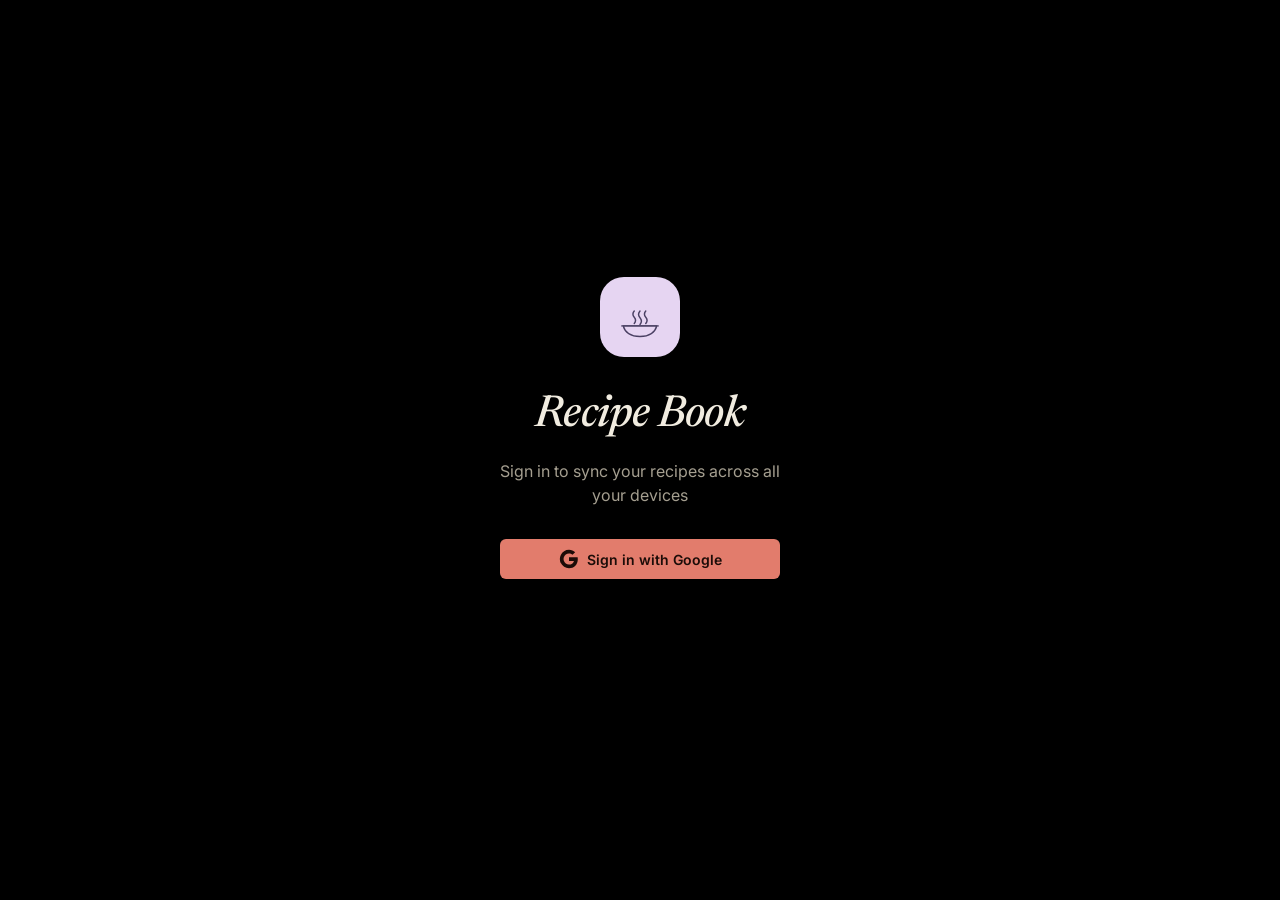
==== commit e3a99abc: "Replace book+whisk logo with simmering-bowl mark Design handoff drop-in: new logo.svg, regenerated i" ====
--- a/index.html
+++ b/index.html
@@ -22,7 +22,7 @@
     <script>
         // Force reload when a new version is deployed, even if HTML is cached
         (function() {
-            var VERSION = '20260531a';
+            var VERSION = '20260605b';
             if (localStorage.getItem('rbVersion') !== VERSION) {
                 localStorage.setItem('rbVersion', VERSION);
                 if (!location.search.includes(VERSION)) {
@@ -31,7 +31,7 @@
             }
         })();
     </script>
-    <link rel="stylesheet" href="style.css?v=20260531a">
+    <link rel="stylesheet" href="style.css?v=20260605b">
     <link rel="preconnect" href="https://fonts.googleapis.com">
     <link rel="preconnect" href="https://fonts.gstatic.com" crossorigin>
     <link href="https://fonts.googleapis.com/css2?family=Inter:wght@400;500;600;700;800&family=Newsreader:ital,opsz,wght@0,6..72,400;0,6..72,500;0,6..72,600;1,6..72,400;1,6..72,500&display=swap" rel="stylesheet">
@@ -41,8 +41,12 @@
     <div class="login-screen" id="loginScreen">
         <div class="login-container">
             <div class="login-logo">
-                <svg width="48" height="48" viewBox="0 0 24 24" fill="none" stroke="currentColor" stroke-width="1.5">
-                    <path d="M12 6.042A8.967 8.967 0 006 3.75c-1.052 0-2.062.18-3 .512v14.25A8.987 8.987 0 016 18c2.305 0 4.408.867 6 2.292m0-14.25a8.966 8.966 0 016-2.292c1.052 0 2.062.18 3 .512v14.25A8.987 8.987 0 0018 18a8.967 8.967 0 00-6 2.292m0-14.25v14.25"></path>
+                <svg width="48" height="48" viewBox="0 0 200 178" fill="none" stroke="currentColor" stroke-width="6" stroke-linecap="round" stroke-linejoin="round">
+                    <path d="M76 116 q 11 -13 0 -26 q -11 -13 0 -26"></path>
+                    <path d="M100 120 q 12 -14 0 -28 q -12 -14 0 -28"></path>
+                    <path d="M124 116 q 11 -13 0 -26 q -11 -13 0 -26"></path>
+                    <path d="M30 126 L170 126 Q158 170 100 170 Q42 170 30 126 Z"></path>
+                    <path d="M24 126 L176 126"></path>
                 </svg>
             </div>
             <h1 class="login-title">Recipe Book</h1>
@@ -365,8 +369,12 @@
             </div>
 
             <div class="empty-state" id="emptyState" style="display: none;">
-                <svg viewBox="0 0 24 24" fill="none" stroke="currentColor" stroke-width="1.5">
-                    <path d="M12 6.042A8.967 8.967 0 006 3.75c-1.052 0-2.062.18-3 .512v14.25A8.987 8.987 0 016 18c2.305 0 4.408.867 6 2.292m0-14.25a8.966 8.966 0 016-2.292c1.052 0 2.062.18 3 .512v14.25A8.987 8.987 0 0018 18a8.967 8.967 0 00-6 2.292m0-14.25v14.25"></path>
+                <svg viewBox="0 0 200 178" fill="none" stroke="currentColor" stroke-width="5" stroke-linecap="round" stroke-linejoin="round">
+                    <path d="M76 116 q 11 -13 0 -26 q -11 -13 0 -26"></path>
+                    <path d="M100 120 q 12 -14 0 -28 q -12 -14 0 -28"></path>
+                    <path d="M124 116 q 11 -13 0 -26 q -11 -13 0 -26"></path>
+                    <path d="M30 126 L170 126 Q158 170 100 170 Q42 170 30 126 Z"></path>
+                    <path d="M24 126 L176 126"></path>
                 </svg>
                 <h2>No recipes yet</h2>
                 <p>Add your first recipe to get started</p>
@@ -907,6 +915,12 @@
                     </p>
                 </div>
 
+                <div class="form-group">
+                    <label for="modelSelect">Extraction Model</label>
+                    <select id="modelSelect"></select>
+                    <p class="help-text">Which Claude model reads your recipes. The list loads from your account — newer models are more accurate.</p>
+                </div>
+
                 <hr style="border:none;border-top:1px solid var(--border);margin:20px 0;">
 
                 <div class="form-group">
@@ -1050,7 +1064,7 @@
 
     <!-- PDF.js for PDF text extraction -->
     <script src="https://cdnjs.cloudflare.com/ajax/libs/pdf.js/3.11.174/pdf.min.js"></script>
-    <script src="app.js?v=20260531a"></script>
+    <script src="app.js?v=20260605b"></script>
     <script>
         if ('serviceWorker' in navigator) {
             window.addEventListener('load', () => {
--- a/style.css
+++ b/style.css
@@ -3655,9 +3655,9 @@
     padding-top: 0 !important;
 }
 
-/* ---------- Desktop: pin the drawer as a persistent sidebar ---------- */
-@media (min-width: 1024px) {
-    /* Drawer stays open and locked in place */
+/* ---------- Persistent sidebar: tablet / landscape phone (768 px+) ---------- */
+@media (min-width: 768px) {
+    /* Pin the drawer; scrim and close button are no longer needed */
     .rb-drawer-root {
         position: static;
         pointer-events: auto;
@@ -3666,44 +3666,59 @@
     .rb-drawer {
         position: fixed;
         top: 0; bottom: 0; left: 0;
-        width: 300px; max-width: 300px;
+        width: 240px; max-width: 240px;
         transform: none !important;
         box-shadow: none;
         border-right: 1px solid var(--border-color);
         transition: none;
     }
+    .rb-drawer-top { padding-top: 24px; }
+    .rb-drawer-close { display: none; }
+
+    /* Push main content to the right of the sidebar */
+    .app { display: block; }
+    .main-content { margin-left: 240px !important; }
+
+    /* The recipe detail is position:fixed;inset:0 — it ignores margin-left,
+       so we must explicitly push its left edge past the sidebar. */
+    .rb-detail { left: 240px !important; }
+
+    /* Hide burger — sidebar is always visible */
+    .rb-topbar #homeMenuBtn { display: none; }
+
+    /* Send-to-Nook bar and any other fixed overlays must also clear the sidebar */
+    .rb-send-bar { left: 240px; }
+}
+
+/* ---------- Desktop: widen sidebar to 300 px (1024 px+) ---------- */
+@media (min-width: 1024px) {
+    .rb-drawer {
+        width: 300px; max-width: 300px;
+    }
     .rb-drawer-top { padding-top: 32px; }
-    /* Close (×) becomes redundant when the drawer is pinned */
-    .rb-drawer-close { display: none; }
-
-    /* Push the main app content to make room for the sidebar */
-    .app {
-        display: block;
-    }
-    .main-content {
-        margin-left: 300px !important;
-    }
+
+    .main-content { margin-left: 300px !important; }
+
+    /* Shift the fixed detail panel to clear the wider sidebar */
+    .rb-detail { left: 300px !important; }
+
+    /* Constrain and centre recipe content on large screens */
     .recipe-home,
     .recipe-detail#recipeDetail {
         max-width: 880px;
         margin-left: auto;
         margin-right: auto;
     }
-    /* Hide the in-home burger on desktop (the sidebar is always there) */
-    .rb-topbar #homeMenuBtn { display: none; }
     .rb-topbar { padding-left: 40px; padding-right: 40px; }
     .rb-head { padding-left: 40px !important; padding-right: 40px !important; }
     .rb-touched { padding-left: 40px !important; padding-right: 40px !important; }
     .rb-sec { margin-left: 40px; margin-right: 40px; }
     .rb-new-band { width: calc(100% - 80px); margin-left: 40px; margin-right: 40px; }
-    /* Detail hero stays edge-to-edge but inner sections breathe more */
     .rb-d-sec { padding-left: 40px; padding-right: 40px; }
     .rb-d-chips { padding-left: 40px; padding-right: 40px; }
     .rb-actions { padding-left: 40px; padding-right: 40px; }
     .rb-cook-btn { width: calc(100% - 80px); margin-left: 40px; margin-right: 40px; }
-    /* Send to Nook send-bar sits relative to its container, not viewport */
     .rb-send-bar { left: 300px; }
-    /* Edge-swipe is disabled on desktop (no touch screen) — clear inline transforms */
 }
 .recipe-home {
     padding: 0 !important;
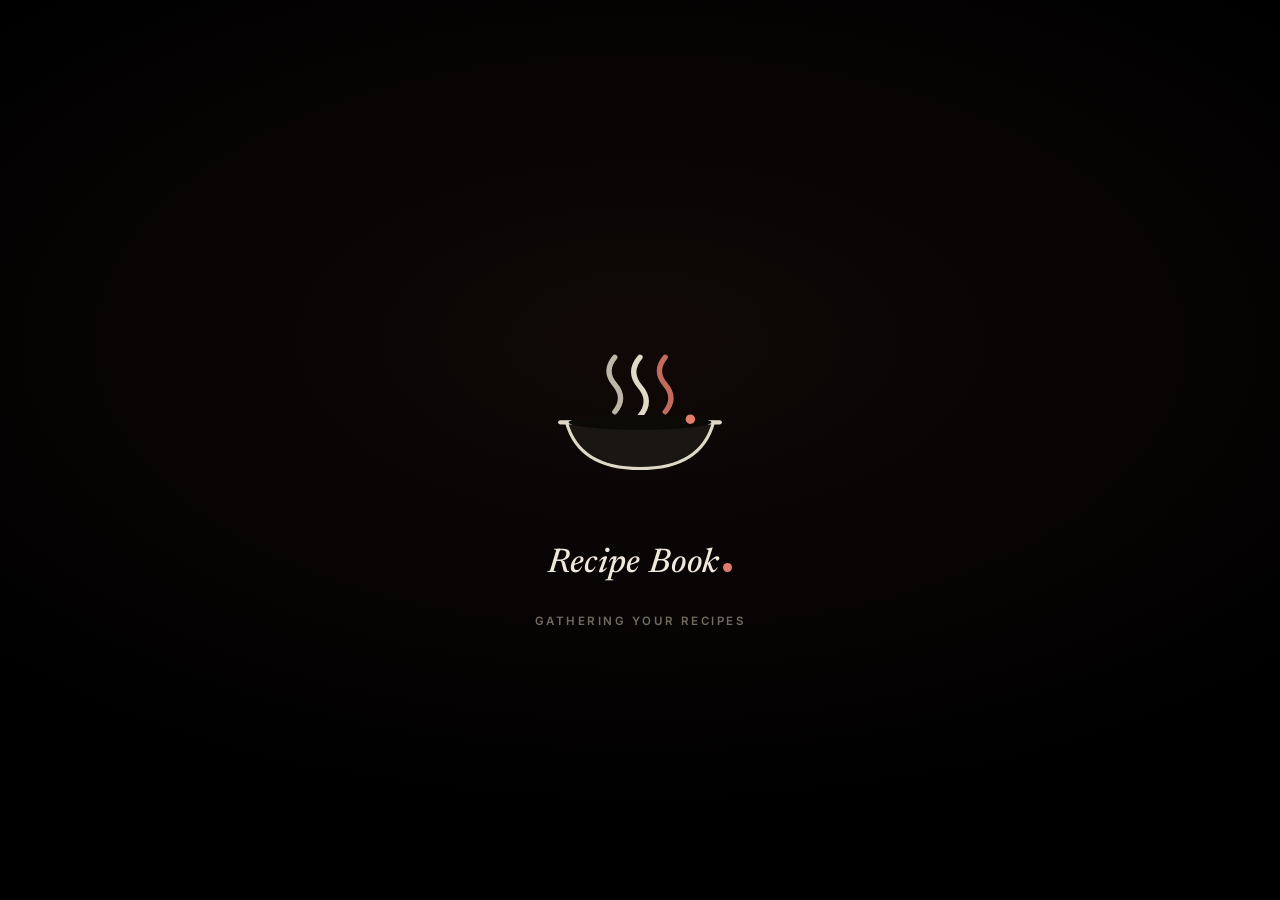
==== commit 88ea12a6: "Add welcome splash animation (steaming bowl, brand-matched) Drop in the vanilla splash from the desi" ====
--- a/index.html
+++ b/index.html
@@ -32,11 +32,53 @@
         })();
     </script>
     <link rel="stylesheet" href="style.css?v=20260605b">
+    <link rel="stylesheet" href="splash.css?v=20260630a">
     <link rel="preconnect" href="https://fonts.googleapis.com">
     <link rel="preconnect" href="https://fonts.gstatic.com" crossorigin>
     <link href="https://fonts.googleapis.com/css2?family=Inter:wght@400;500;600;700;800&family=Newsreader:ital,opsz,wght@0,6..72,400;0,6..72,500;0,6..72,600;1,6..72,400;1,6..72,500&display=swap" rel="stylesheet">
 </head>
 <body>
+    <!-- Welcome splash (covers boot/auth/initial recipe load) -->
+    <div id="rbSplash" class="rb-splash">
+        <div class="rb-splash-vignette"></div>
+
+        <div class="rb-splash-emblem">
+            <div class="rb-splash-bowl">
+                <div>
+                    <svg viewBox="0 0 200 178" width="210" height="187">
+                        <g class="rb-splash-steam" fill="none" stroke-width="5" stroke-linecap="round">
+                            <path d="M76 116 q 11 -13 0 -26 q -11 -13 0 -26" stroke="#bdb6a6"
+                                  style="transform-origin: 76px 100px; animation: rbSteam 2.6s ease-in-out infinite;"></path>
+                            <path d="M100 120 q 12 -14 0 -28 q -12 -14 0 -28" stroke="#e0d9c8"
+                                  style="transform-origin: 100px 100px; animation: rbSteam 2.6s ease-in-out .55s infinite;"></path>
+                            <path d="M124 116 q 11 -13 0 -26 q -11 -13 0 -26" stroke="var(--rb-accent, #e27c6c)"
+                                  style="transform-origin: 124px 100px; animation: rbSteam 2.6s ease-in-out 1.1s infinite; opacity:.85;"></path>
+                        </g>
+                        <path d="M30 126 L 170 126 Q 158 170 100 170 Q 42 170 30 126 Z" fill="#1a1611" stroke="#e0d9c8" stroke-width="3" stroke-linejoin="round"></path>
+                        <path d="M24 126 L 176 126" stroke="#e0d9c8" stroke-width="4" stroke-linecap="round"></path>
+                        <ellipse cx="100" cy="126" rx="68" ry="7" fill="#0c0a07"></ellipse>
+                        <circle cx="148" cy="123" r="4.5" fill="var(--rb-accent, #e27c6c)"
+                                style="transform-origin:148px 123px; animation: rbDot 1.6s ease-in-out infinite;"></circle>
+                    </svg>
+                </div>
+            </div>
+
+            <svg class="rb-splash-check" viewBox="0 0 200 178" width="210" height="187">
+                <path d="M82 88 l13 14 l27 -30" fill="none" stroke="var(--rb-sage, #bbe183)" stroke-width="6"
+                      stroke-linecap="round" stroke-linejoin="round" stroke-dasharray="40" stroke-dashoffset="40"></path>
+            </svg>
+        </div>
+
+        <div class="rb-splash-wordmark">
+            <span class="word">Recipe Book</span>
+            <span class="dot"></span>
+        </div>
+
+        <div class="rb-splash-statuswrap">
+            <span class="rb-splash-status">Gathering your recipes</span>
+        </div>
+    </div>
+
     <!-- Login Screen -->
     <div class="login-screen" id="loginScreen">
         <div class="login-container">
@@ -1065,6 +1107,7 @@
     <!-- PDF.js for PDF text extraction -->
     <script src="https://cdnjs.cloudflare.com/ajax/libs/pdf.js/3.11.174/pdf.min.js"></script>
     <script src="app.js?v=20260605b"></script>
+    <script src="splash.js?v=20260630a"></script>
     <script>
         if ('serviceWorker' in navigator) {
             window.addEventListener('load', () => {
--- a/splash.css
+++ b/splash.css
@@ -0,0 +1,100 @@
+/* Recipe Book — welcome splash (vanilla, drop-in)
+   Brand: warm black, cream ink, coral accent. Loading = rising steam. */
+
+.rb-splash {
+  position: fixed;
+  inset: 0;
+  z-index: 9999;
+  display: flex;
+  flex-direction: column;
+  align-items: center;
+  justify-content: center;
+  background: #000;
+  color: #f1ece0;
+  font-family: 'Inter', -apple-system, system-ui, sans-serif;
+  --rb-accent: #e27c6c;
+  --rb-sage: #bbe183;
+  --rb-gold: #d8b96f;
+  opacity: 1;
+  transition: opacity .9s cubic-bezier(.4, 0, .2, 1);
+  overflow: hidden;
+}
+.rb-splash.rb-splash-hidden { opacity: 0; pointer-events: none; }
+
+.rb-splash-vignette {
+  position: absolute;
+  inset: 0;
+  background: radial-gradient(120% 90% at 50% 38%, rgba(226,124,108,.07), transparent 60%);
+  pointer-events: none;
+}
+
+.rb-splash-emblem {
+  position: relative;
+  width: 224px;
+  height: 224px;
+  animation: rbFloat 5.5s ease-in-out infinite;
+}
+.rb-splash-bowl {
+  position: absolute;
+  inset: 0;
+  display: flex;
+  align-items: center;
+  justify-content: center;
+}
+.rb-splash-bowl > div { animation: rbBreathe 3.4s ease-in-out infinite; }
+.rb-splash-bowl svg { overflow: visible; }
+
+.rb-splash-steam { transition: opacity .5s ease; }
+.rb-splash-check {
+  position: absolute;
+  inset: 0;
+  margin: auto;
+  opacity: 0;
+  overflow: visible;
+}
+
+.rb-splash-wordmark {
+  display: flex;
+  align-items: baseline;
+  gap: 4px;
+  margin-top: 38px;
+}
+.rb-splash-wordmark .word {
+  font-family: 'Newsreader', Georgia, serif;
+  font-style: italic;
+  font-weight: 500;
+  font-size: 34px;
+  letter-spacing: .01em;
+  color: #f1ece0;
+}
+.rb-splash-wordmark .dot {
+  width: 9px;
+  height: 9px;
+  border-radius: 50%;
+  background: var(--rb-accent, #e27c6c);
+  display: inline-block;
+  animation: rbDot 1.6s ease-in-out infinite;
+}
+
+.rb-splash-statuswrap { height: 18px; margin-top: 16px; }
+.rb-splash-status {
+  font-size: 11.5px;
+  font-weight: 600;
+  letter-spacing: .22em;
+  text-transform: uppercase;
+  color: #6f6a5e;
+  transition: opacity .28s ease;
+}
+
+@keyframes rbBreathe { 0%,100% { transform: scale(1); } 50% { transform: scale(1.045); } }
+@keyframes rbFloat   { 0%,100% { transform: translateY(0); } 50% { transform: translateY(-7px); } }
+@keyframes rbDot     { 0%,100% { opacity: .45; transform: scale(.82); } 50% { opacity: 1; transform: scale(1); } }
+@keyframes rbSteam   { 0% { transform: translateY(10px) scaleY(.7); opacity: 0; } 22% { opacity: .9; } 70% { opacity: .5; } 100% { transform: translateY(-30px) scaleY(1.12); opacity: 0; } }
+@keyframes rbRingCheck { from { stroke-dashoffset: 40; } to { stroke-dashoffset: 0; } }
+
+@media (prefers-reduced-motion: reduce) {
+  .rb-splash-emblem,
+  .rb-splash-bowl > div,
+  .rb-splash-wordmark .dot,
+  .rb-splash-steam path { animation: none !important; }
+}
